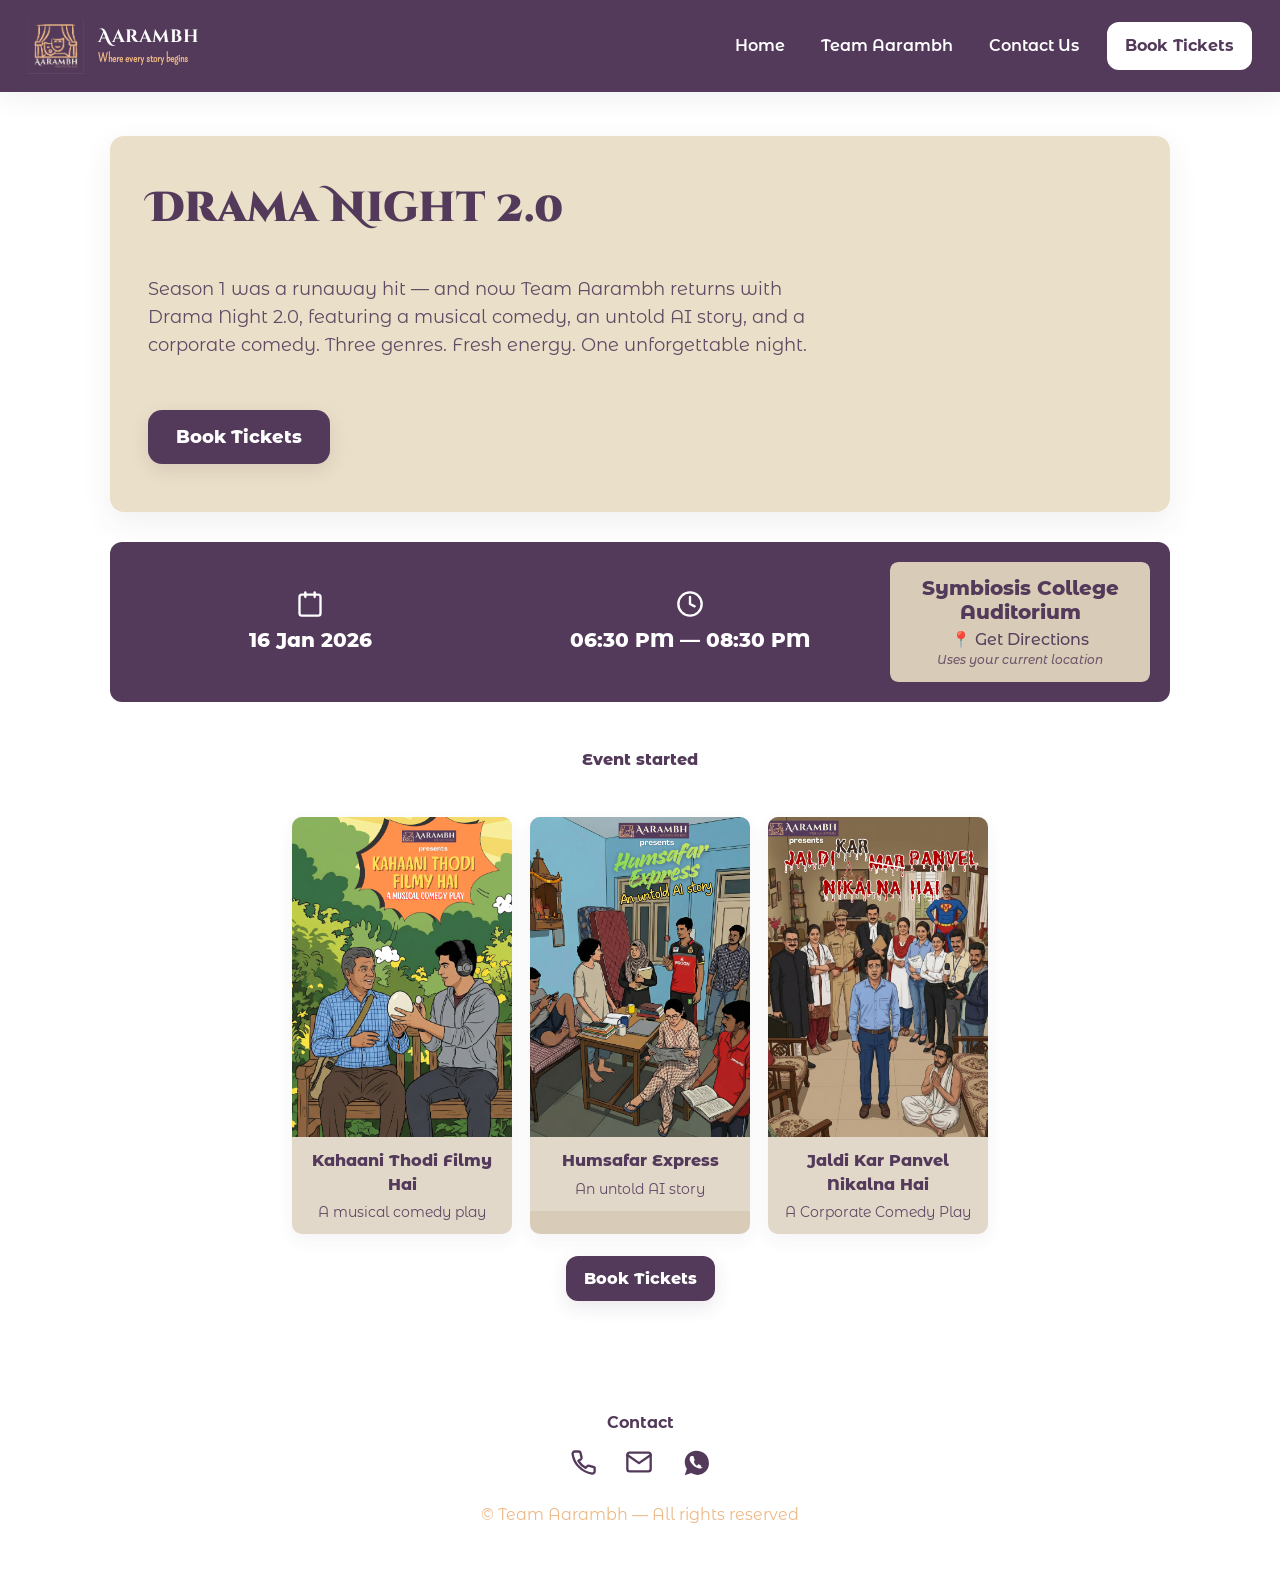
==== index.html @ 8b45a7cd "Fix styling and refactor openDirections function" ====
<!doctype html>
<html lang="en">
<head>
  <meta charset="utf-8">
  <meta name="viewport" content="width=device-width,initial-scale=1">
  <title>Aarambh — Home</title>

  <!-- Theme colors (kept as requested) -->
  <style>
    /* FORCE FONT INHERITANCE SITE-WIDE */
    *, *::before, *::after{font-family:inherit !important;}

    :root{
      --accent:#533A5A;   /* Header + Primary Branding */
      --muted:#EEB885;    /* Subheadings */
      --bg:#FFFFFF;       /* Background */
      --card:#EADFC8;     /* Card Background */
      --text:#533A5A;     /* Standard Text */
      --glass: rgba(255,255,255,0.6);
    }

    /* Reset & base */
    *{box-sizing:border-box}
    html,body{
      margin:0;
      font-family:'Montserrat Alternates', sans-serif !important;
      background:var(--bg);
      color:var(--text);
      -webkit-font-smoothing:antialiased;
      -moz-osx-font-smoothing:grayscale;
      line-height:1.45;
    }

    /* Typography system (forced) */
    body{
      margin:0;
      font-family: 'Montserrat Alternates', sans-serif;
      background:var(--bg);
      color:var(--text);
      -webkit-font-smoothing:antialiased;
      -moz-osx-font-smoothing:grayscale;
      line-height:1.45;
    }

    /* Headings use Cinzel Decorative */
    h1,h2,h3,.hero-title,.lead-copy h2{
      font-family:'Cinzel Decorative', serif !important;
      margin:0;
      color:var(--accent);
    }

    /* Subtitles & small labels use Pompiere */
    .secondary{ font-family:'Pompiere', cursive !important; letter-spacing:0.4px; color:var(--muted); }

    /* Header */
    header{
      display:flex;
      justify-content:space-between;
      align-items:center;
      padding:18px 28px;
      background:var(--accent);
      color:var(--bg);
      position:sticky;
      top:0;
      z-index:50;
      box-shadow:0 6px 24px rgba(83,58,90,0.08);
    }
    .brand{display:flex;align-items:center;gap:14px}
    .brand img{height:56px;display:block}
    .brand h1{font-size:18px;margin:0;color:var(--bg);letter-spacing:0.6px;font-family:'Cinzel Decorative', serif !important;}
    nav{display:flex;gap:20px;align-items:center}
    nav a{color:var(--bg);text-decoration:none;font-weight:600;padding:6px 8px;border-radius:8px;font-family:inherit}
    nav a:hover{background:var(--glass);color:var(--bg)}

    /* Button system */
    .btn-primary{
      background:var(--accent);
      color:var(--bg);
      padding:11px 18px;
      border-radius:12px;
      font-weight:800;
      text-decoration:none;
      display:inline-flex;
      align-items:center;
      gap:8px;
      box-shadow:0 6px 18px rgba(83,58,90,0.12);
      transition:transform .12s ease,box-shadow .12s ease,opacity .12s ease;
      font-family: 'Montserrat Alternates', sans-serif;
    }
    .btn-primary:hover{transform:translateY(-2px);box-shadow:0 10px 24px rgba(83,58,90,0.16);opacity:0.98}

    .btn-secondary{
      background:transparent;
      color:var(--accent);
      padding:10px 16px;
      border-radius:12px;
      font-weight:700;
      text-decoration:none;
      border:2px solid transparent;
      transition:background .15s ease,color .15s ease,border-color .15s ease;
      font-family: 'Montserrat Alternates', sans-serif;
    }
    .btn-secondary:hover{background:var(--muted);color:var(--text);border-color:var(--accent)}

    /* Primary container */
    .wrap{max-width:1100px;margin:44px auto;padding:0 20px}

    /* Hero / Lead card */
    .lead-card{
      display:grid;
      grid-template-columns:1fr 360px;
      gap:28px;
      align-items:center;
      background:var(--card);
      border-radius:14px;
      padding:28px;
      box-shadow:0 10px 30px rgba(83,58,90,0.08);
    }
    .lead-copy h2{margin:0 0 10px 0;font-size:28px;color:var(--accent);}
    .lead-copy p{margin:0 0 18px;color:var(--text);opacity:0.95;font-family:'Montserrat Alternates', sans-serif !important;}
    .lead-cta{display:flex;gap:12px;align-items:center}

    .secondary{font-size:15px;color:var(--muted);font-weight:700;}

    /* Poster area */
    .poster-grid{display:flex;gap:18px;flex-wrap:wrap;justify-content:center;margin-top:20px}
    .poster-card{width:220px;border-radius:10px;background:#d8cbb7;overflow:hidden;box-shadow:0 6px 18px rgba(83,58,90,0.06);display:flex;flex-direction:column}
    .poster-thumb{height:320px;display:flex;align-items:center;justify-content:center;font-weight:700;color:var(--text);font-family:'Montserrat Alternates', sans-serif}
    .poster-meta{padding:12px;text-align:center;background:rgba(255,255,255,0.25)}
    .poster-meta .title{font-weight:800;color:var(--accent);font-family:'Cinzel Decorative', serif}
    .poster-meta .sub{ color:var(--text); opacity:0.9; font-size:14px; margin-top:6px; font-family:'Montserrat Alternates', sans-serif !important; }

    /* Centered Book button below posters */
    .book-row{display:flex;justify-content:center;margin-top:22px}

    /* Contact + footer */
    footer{margin-top:40px;padding:26px 20px;text-align:center;color:var(--muted)}

    /* Responsive */
    @media (max-width:920px){
      .lead-card{grid-template-columns:1fr}
      .lead-copy h2{font-size:22px}
    }
    @media (max-width:520px){
      header{padding:12px 16px}
      .brand img{height:48px}
      .wrap{margin:20px auto}
      .poster-card{width:46%}
    }
    /* Mobile-only center alignment for hero title */
    @media(max-width:520px){
      .hero-title{ text-align:center; width:100%; }
    }
    .nav-toggle{display:none;background:transparent;border:0;color:var(--bg);font-size:20px;padding:8px;border-radius:8px}
    @media(max-width:720px){
      nav{position:fixed;right:0;top:64px;background:var(--accent);width:260px;height:calc(100% - 64px);flex-direction:column;align-items:flex-start;padding:20px;gap:14px;transform:translateX(100%);transition:transform .25s ease;z-index:60}
      nav.open{transform:translateX(0)}
      nav a{width:100%;padding:10px 12px;border-radius:8px}
      .nav-toggle{display:inline-flex}
      header{padding:12px 16px}
      .lead-card.minimalist-hero{padding:28px}
      .lead-copy h2{font-size:28px}
      .lead-copy p{font-size:16px}
      .poster-card{width:48%}
      .poster-thumb{height:220px}
      .countdown-box{background:var(--accent);border-radius:10px;padding:8px 6px;box-shadow:0 4px 12px rgba(83,58,90,0.10);width:60px;}
      .countdown-box div:first-child{font-size:18px;font-weight:800;color:var(--bg);}
    }

    nav a, .brand h1, .lead-copy p, .poster-thumb, footer, .btn-primary, .btn-secondary, .countdown-container {
      font-family: 'Montserrat Alternates', sans-serif !important;
    }
  </style>

  <!-- Google Fonts -->
  <link href="https://fonts.googleapis.com/css2?family=Montserrat+Alternates:wght@300;400;600;700&family=Pompiere&family=Cinzel+Decorative:wght@400;700&display=swap" rel="stylesheet">
</head>
<body>

  <!-- HEADER -->
  <header>
    <div class="brand">
      <img src="AarambhLogo2.png" alt="Aarambh logo">
      <div>
        <h1 style="font-family:'Cinzel Decorative', serif !important;margin:0;">Aarambh</h1>
        <div style="font-size:12px;color:var(--muted);font-weight:700;font-family:'Pompiere',cursive !important">Where every story begins</div>
      </div>
    </div>
    <button class="nav-toggle" aria-label="Open menu" aria-expanded="false">☰</button>
    <nav aria-label="Primary navigation">
      <a href="index.html">Home</a>
      <a href="team.html" target="_blank">Team Aarambh</a>
      <a href="contact.html">Contact Us</a>
      <a class="btn-secondary" href="select-seats.html" style="background:var(--bg);color:var(--accent);border-color:var(--bg);">Book Tickets</a>
    </nav>
  </header>

  <main class="wrap">
    <!-- Lead / hero card -->
    <section class="lead-card minimalist-hero" style="display:flex;flex-direction:column;align-items:flex-start;justify-content:center;background:var(--card);padding:48px 38px;border-radius:14px;box-shadow:0 10px 30px rgba(83,58,90,0.08);text-align:left;">
      <h2 class="hero-title" style="font-size:42px;font-weight:900;margin-bottom:14px;color:var(--accent);line-height:1.2;font-family:'Cinzel Decorative', serif;">Drama Night 2.0</h2>
      <p class="hero-sub" style="font-family:'Montserrat Alternates', sans-serif !important;font-size:18px;line-height:1.55;opacity:0.9;max-width:700px;margin:0 0 22px;">
        Season 1 was a runaway hit — and now Team Aarambh returns with Drama Night 2.0, featuring a musical comedy,
        an untold AI story, and a corporate comedy. Three genres. Fresh energy. One unforgettable night.
      </p>
      <a class="btn-primary" href="select-seats.html" style="font-size:18px;padding:14px 28px;border-radius:14px;align-self:flex-start;">Book Tickets</a>
    </section>

    <!-- Full-Width Event Details Bar -->
    <section style="width:100%;background:var(--accent);color:var(--bg);padding:20px 0;margin:30px 0;border-radius:12px;">
      <div style="max-width:1100px;margin:auto;display:flex;justify-content:space-between;align-items:center;flex-wrap:wrap;padding:0 20px;gap:20px;">

        <!-- DATE -->
        <div style="flex:1;min-width:220px;text-align:center;">
          <div style="display:flex;flex-direction:column;align-items:center;gap:8px">
            <svg width="28" height="28" viewBox="0 0 24 24" fill="none" stroke="var(--bg)" stroke-width="2" stroke-linecap="round" stroke-linejoin="round"><rect x="3" y="4" width="18" height="18" rx="2" ry="2"/><line x1="16" y1="2" x2="16" y2="6"/><line x1="8" y1="2" x2="8" y2="6"/></svg>
            <div style="font-size:20px;font-weight:800;font-family:'Montserrat Alternates', sans-serif !important;">16 Jan 2026</div>
          </div>
        </div>

        <!-- TIME -->
        <div style="flex:1;min-width:220px;text-align:center;">
          <div style="display:flex;flex-direction:column;align-items:center;gap:8px">
            <svg width="28" height="28" viewBox="0 0 24 24" fill="none" stroke="var(--bg)" stroke-width="2" stroke-linecap="round" stroke-linejoin="round"><circle cx="12" cy="12" r="10"/><polyline points="12 6 12 12 16 14"/></svg>
            <div style="font-size:20px;font-weight:800;font-family:'Montserrat Alternates', sans-serif !important;">06:30 PM — 08:30 PM</div>
          </div>
        </div>

        <!-- VENUE + MAP -->
       <div style="position:relative;width:100%;max-width:260px;border-radius:8px;overflow:hidden;margin:0 auto;">
  <button
    onclick="openDirections()"
    aria-label="Get directions to venue"
    style="
      width:100%;
      height:120px;
      background:#d8cbb7;
      border:none;
      border-radius:8px;
      display:flex;
      align-items:center;
      justify-content:center;
      flex-direction:column;
      gap:6px;
      cursor:pointer;
      color:var(--accent);
      font-weight:700;
    ">
     <div style="font-size:20px;font-weight:800;font-family:'Montserrat Alternates', sans-serif !important;">Symbiosis College Auditorium</div>
    <span style="font-size:16px;font-weight:500;opacity:0.95">
    📍 Get Directions <br>
    <span style="font-size:12px;font-weight:500;opacity:0.85">
     <i> Uses your current location </i>
    </span>
  </button>
</div>

    </section>

    <!-- Center-Aligned Countdown Timer -->
    <div style="text-align:center;margin:40px 0;">
      <style>
        /* Larger, site-appropriate countdown */
        .countdown-container{font-family:'Montserrat Alternates',sans-serif;text-align:center;padding:6px;}
        .countdown-boxes{display:flex;justify-content:center;flex-wrap:wrap;gap:18px;align-items:center;}
        .countdown-box{background:var(--accent);border-radius:12px;padding:14px 10px;box-shadow:0 6px 18px rgba(83,58,90,0.12);width:90px;}
        .countdown-box div:first-child{font-size:28px;font-weight:800;color:var(--bg);line-height:1}
        .countdown-box div:last-child{font-size:10px;color:var(--bg);}

        @media (max-width:920px){ .countdown-box{width:78px;padding:12px} .countdown-box div:first-child{font-size:24px} }
        @media (max-width:520px){ .countdown-box{width:64px;padding:10px} .countdown-box div:first-child{font-size:18px} .countdown-box div:last-child{font-size:11px} .countdown-boxes{gap:10px} }
      </style>

      <div id="countdown" class="countdown-container" aria-live="polite" aria-atomic="true">
        <div class="countdown-boxes">
          <div class="countdown-box"><div id="days">00</div><div>Days</div></div>
          <div class="countdown-box"><div id="hours">00</div><div>Hours</div></div>
          <div class="countdown-box"><div id="minutes">00</div><div>Minutes</div></div>
          <div class="countdown-box"><div id="seconds">00</div><div>Seconds</div></div>
        </div>
      </div>

      <script>
        // Countdown script (Asia/Kolkata assumed). Target: 16 Jan 2026 18:30 local
        (function(){
          var target = new Date('2026-01-16T18:30:00');
          function pad(n){return n<10? '0'+n : n}
          function update(){
            var now = new Date();
            var diff = target - now;
            var el = document.getElementById('countdown');
            if(!el) return;
            if(diff <= 0){
              el.innerHTML = '<div style="color:'+getComputedStyle(document.documentElement).getPropertyValue('--accent')+';font-weight:800">Event started</div>';
              clearInterval(timer);
              return;
            }
            var days = Math.floor(diff / (1000*60*60*24));
            var hours = Math.floor((diff % (1000*60*60*24)) / (1000*60*60));
            var minutes = Math.floor((diff % (1000*60*60)) / (1000*60));
            var seconds = Math.floor((diff % (1000*60)) / 1000);
            document.getElementById('days').textContent = String(days).padStart(2,'0');
            document.getElementById('hours').textContent = pad(hours);
            document.getElementById('minutes').textContent = pad(minutes);
            document.getElementById('seconds').textContent = pad(seconds);
          }
          update();
          var timer = setInterval(update,1000);
        })();
      </script>
    </div>

    <!-- Posters grid, Book button -->
    <section aria-label="Posters" style="margin:30px auto;max-width:1100px;padding:0 20px">
      <div class="poster-grid">
        <div class="poster-card">
          <div class="poster-thumb" style="padding:0;overflow:hidden;"><img src="KTFH.png" alt="Kahaani Thodi Filmy Hai Poster" style="width:100%;height:100%;object-fit:cover;"></div>
          <div class="poster-meta"><div class="title">Kahaani Thodi Filmy Hai</div><div class="sub">A musical comedy play</div></div>
        </div>

        <div class="poster-card">
          <div class="poster-thumb" style="padding:0;overflow:hidden;"><img src="Humsafar Express.png" alt="Humsafar Express Poster" style="width:100%;height:100%;object-fit:cover;"></div>
          <div class="poster-meta"><div class="title">Humsafar Express</div><div class="sub">An untold AI story</div></div>
        </div>

        <div class="poster-card">
          <div class="poster-thumb" style="padding:0;overflow:hidden;"><img src="JKPNH.jpg" alt="Jaldi Kar Panvel Nikalna Hai Poster" style="width:100%;height:100%;object-fit:cover;"></div>
          <div class="poster-meta"><div class="title">Jaldi Kar Panvel Nikalna Hai</div><div class="sub">A Corporate Comedy Play</div></div>
        </div>
      </div>

      <div class="book-row" style="margin-top:22px"><a class="btn-primary" href="select-seats.html">Book Tickets</a></div>
    </section>

  </main>

  <!-- Contact + Footer -->
  <footer id="contact">
    <div style="max-width:900px;margin:20px auto;padding:20px;text-align:center">
      <div style="margin-bottom:14px;font-weight:700;color:var(--accent)">Contact</div>

      <div style="display:flex;justify-content:center;gap:28px;margin-bottom:18px;">
        <!-- PHONE -->
        <a href="tel:+917700046566" aria-label="Call +91 77000 46566" style="text-decoration:none;color:var(--accent);">
          <svg width="28" height="28" viewBox="0 0 24 24" fill="none" stroke="var(--accent)" stroke-width="2" stroke-linecap="round" stroke-linejoin="round"><path d="M22 16.92v3a2 2 0 0 1-2.18 2A19.8 19.8 0 0 1 3.1 5.18 2 2 0 0 1 5 3h3a2 2 0 0 1 2 1.72 12.4 12.4 0 0 0 .7 2.81 2 2 0 0 1-.45 2.11L8.09 11a16 16 0 0 0 6 6l1.36-1.18a2 2 0 0 1 2.11-.45 12.4 12.4 0 0 0 2.81.7A2 2 0 0 1 22 16.92z"/></svg>
        </a>

        <!-- EMAIL -->
        <a href="mailto:tickets.aarambh@gmail.com" aria-label="Email tickets.aarambh@gmail.com" style="text-decoration:none;color:var(--accent);">
          <svg width="28" height="28" viewBox="0 0 24 24" fill="none" stroke="var(--accent)" stroke-width="2" stroke-linecap="round" stroke-linejoin="round"><path d="M4 4h16a2 2 0 0 1 2 2v12a2 2 0 0 1-2 2H4a2 2 0 0 1-2-2V6a2 2 0 0 1 2-2z"/><polyline points="22,6 12,13 2,6"/></svg>
        </a>

        <!-- WHATSAPP -->
        <a href="https://wa.me/917700046566" target="_blank" aria-label="Chat on WhatsApp" style="text-decoration:none;color:var(--accent);">
          <svg width="30" height="30" viewBox="0 0 32 32" fill="var(--accent)"><path d="M16.04 3C9.4 3 4 8.4 4 15.04c0 2.64.84 5.12 2.28 7.16L4 29l7.04-2.28c1.96 1.24 4.28 1.96 6.72 1.96 6.64 0 12.04-5.4 12.04-12.04C29.8 8.4 24.4 3 16.04 3zm7.16 17.2c-.28.84-1.64 1.56-2.28 1.64-.6.12-1.36.16-2.2-.12-.52-.16-1.2-.4-2.04-.8-3.56-1.6-5.88-5.24-6.04-5.48-.2-.28-1.44-1.92-1.44-3.64 0-1.72.92-2.56 1.28-2.92.28-.28.76-.4 1.2-.4h.84c.28 0 .64-.08.96.72.28.84.92 2.92 1 3.12.08.2.12.44.04.72-.08.28-.12.44-.24.68-.12.2-.24.36-.36.56-.12.16-.24.36-.12.6.12.28.56 1.36 1.2 2.2.84 1.16 1.52 1.52 1.8 1.68.28.16.44.12.6-.08.16-.2.68-.8.84-1.08.2-.28.36-.24.6-.16.28.08 1.72.84 2 1 .28.12.48.16.56.24.12.08.12.88-.16 1.72z"/></svg>
        </a>
      </div>

      <div style="margin-top:6px;color:var(--muted)">© Team Aarambh — All rights reserved</div>
    </div>
  </footer>

  <script>
    // Mobile nav toggle
    (function(){
      var btn = document.querySelector('.nav-toggle');
      var nav = document.querySelector('header nav');
      if(!btn || !nav) return;
      btn.addEventListener('click', function(){
        var open = nav.classList.toggle('open');
        btn.setAttribute('aria-expanded', open ? 'true' : 'false');
      });
      // close nav on link click (mobile)
      nav.addEventListener('click', function(e){
        if(e.target.tagName === 'A' && nav.classList.contains('open')){
          nav.classList.remove('open');
          btn.setAttribute('aria-expanded','false');
        }
      });
      // ensure nav visible on resize
      window.addEventListener('resize', function(){
        if(window.innerWidth > 720){ nav.classList.remove('open'); btn.setAttribute('aria-expanded','false'); }
      });
    })();
  </script>
  <script>
function openDirections() {
  const venueLat = 18.565917;
  const venueLng = 73.907444; // Symbiosis College Auditorium

  if (!navigator.geolocation) {
    window.open(
      `https://www.google.com/maps/dir/?api=1&destination=${venueLat},${venueLng}`,
      "_blank"
    );
    return;
  }

  navigator.geolocation.getCurrentPosition(
    position => {
      const userLat = position.coords.latitude;
      const userLng = position.coords.longitude;

      const directionsUrl =
        `https://www.google.com/maps/dir/?api=1` +
        `&origin=${userLat},${userLng}` +
        `&destination=${venueLat},${venueLng}` +
        `&travelmode=driving`;

      window.open(directionsUrl, "_blank");
    },
    () => {
      window.open(
        `https://www.google.com/maps/dir/?api=1&destination=${venueLat},${venueLng}`,
        "_blank"
      );
    },
    {
      enableHighAccuracy: true,
      timeout: 8000,
      maximumAge: 0
    }
  );
}
</script>
  </body>
</html>
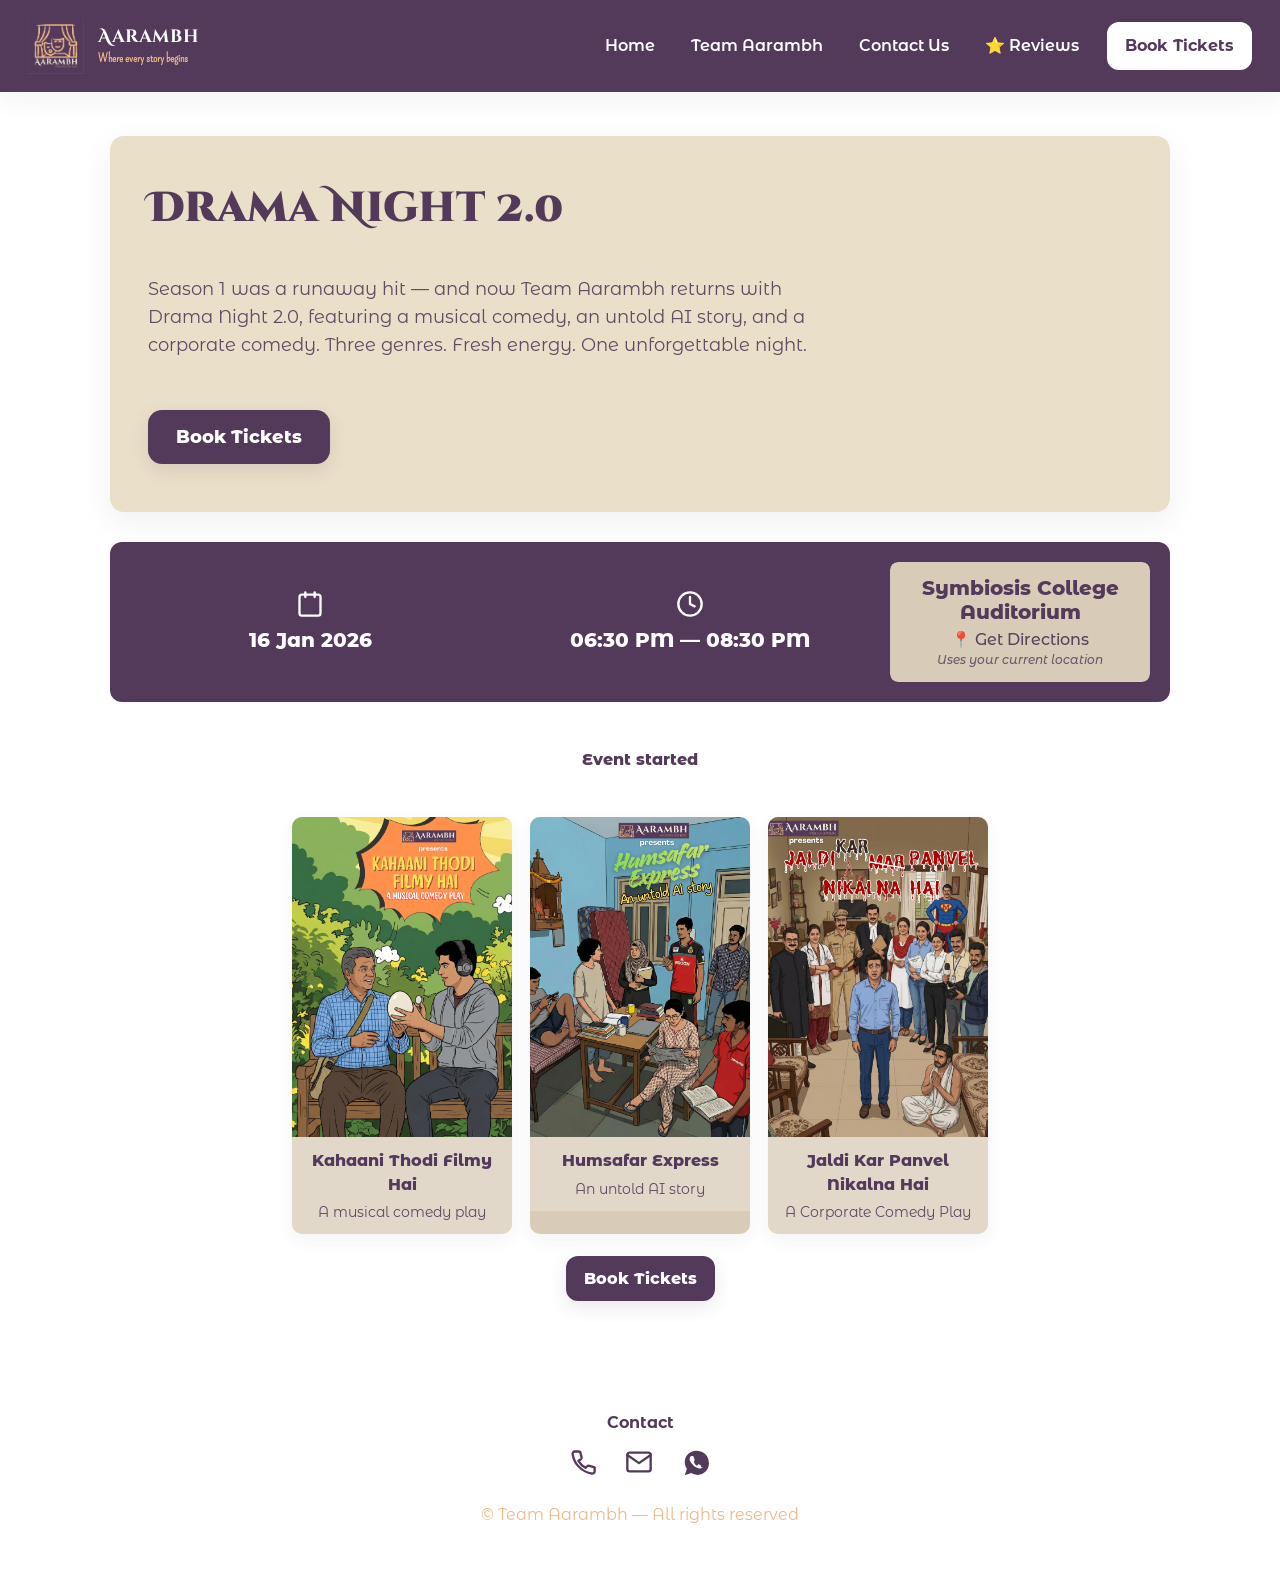
==== commit 47cfeb8d: "Add reviews link to navigation menu" ====
--- a/index.html
+++ b/index.html
@@ -191,6 +191,7 @@
       <a href="index.html">Home</a>
       <a href="team.html" target="_blank">Team Aarambh</a>
       <a href="contact.html">Contact Us</a>
+      <a href="reviews.html">⭐ Reviews</a>
       <a class="btn-secondary" href="select-seats.html" style="background:var(--bg);color:var(--accent);border-color:var(--bg);">Book Tickets</a>
     </nav>
   </header>
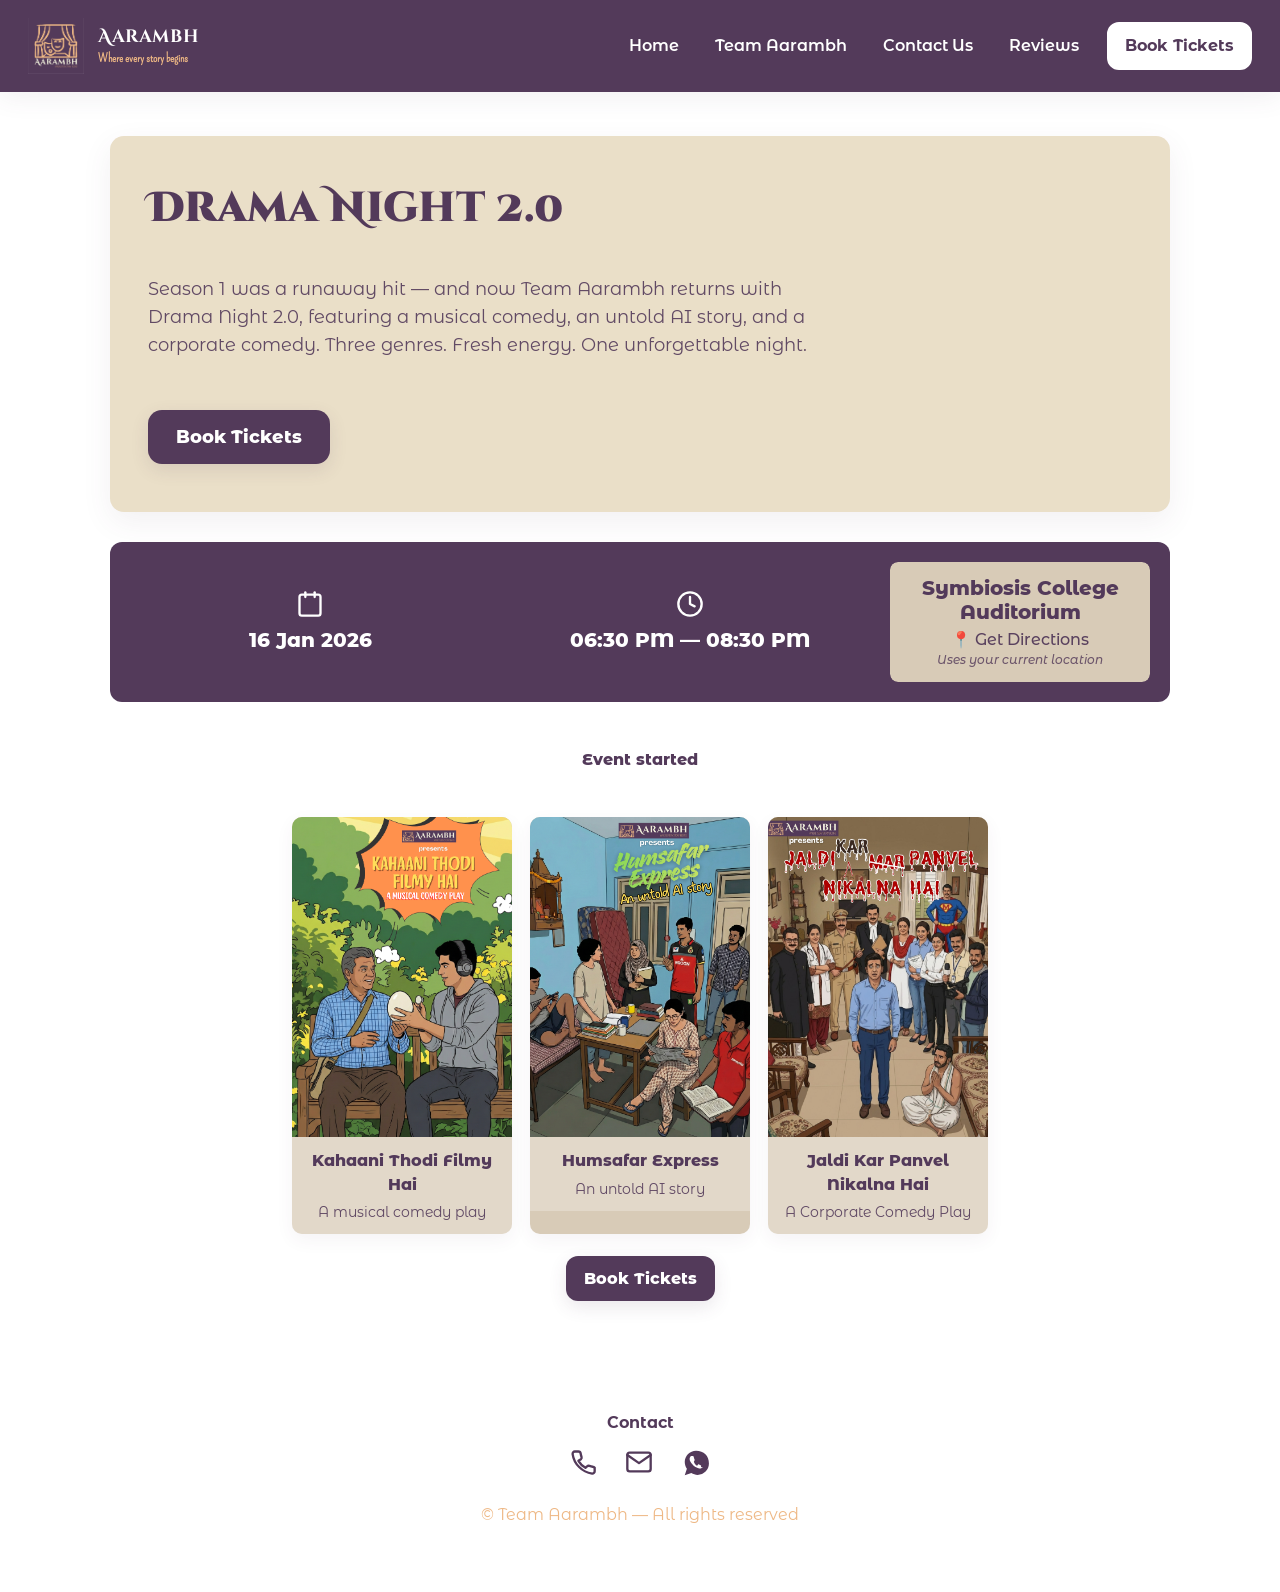
==== commit 219d3fda: "Update index.html" ====
--- a/index.html
+++ b/index.html
@@ -191,7 +191,7 @@
       <a href="index.html">Home</a>
       <a href="team.html" target="_blank">Team Aarambh</a>
       <a href="contact.html">Contact Us</a>
-      <a href="reviews.html">⭐ Reviews</a>
+      <a href="reviews.html">Reviews</a>
       <a class="btn-secondary" href="select-seats.html" style="background:var(--bg);color:var(--accent);border-color:var(--bg);">Book Tickets</a>
     </nav>
   </header>
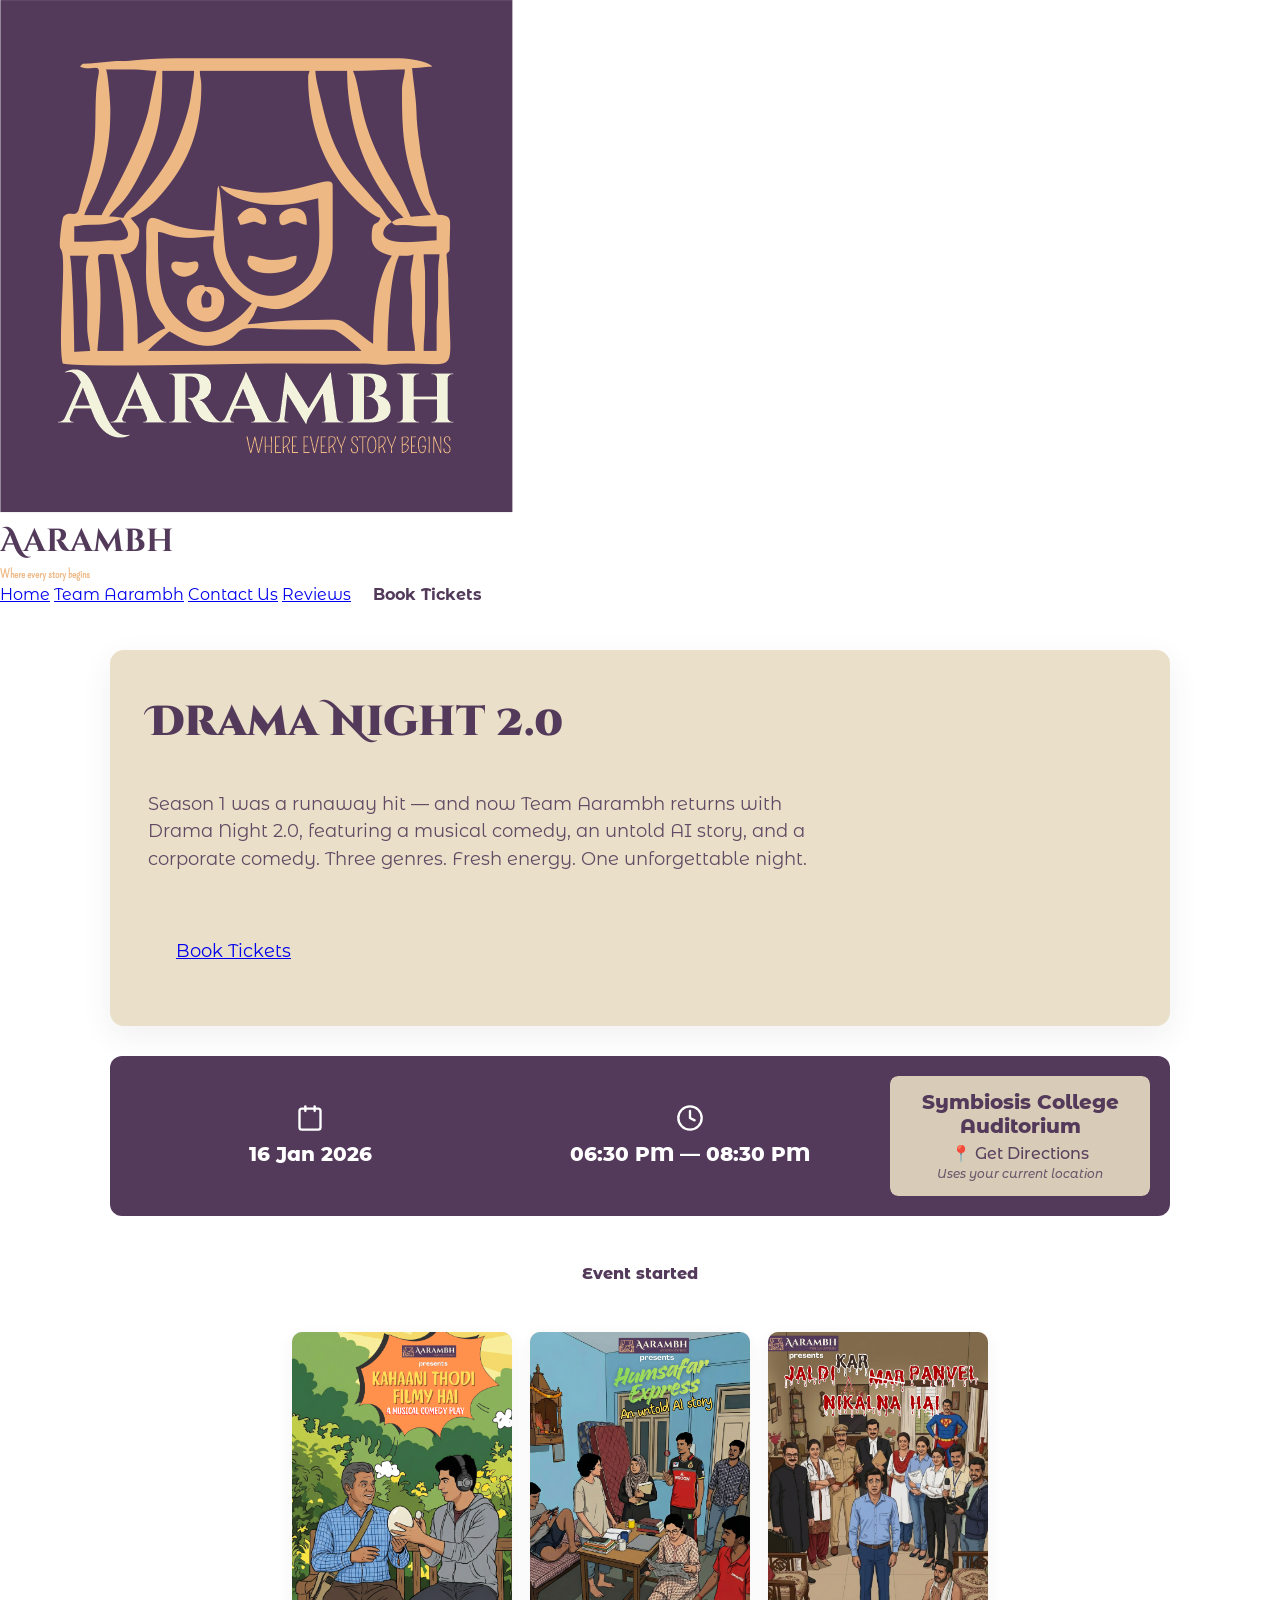
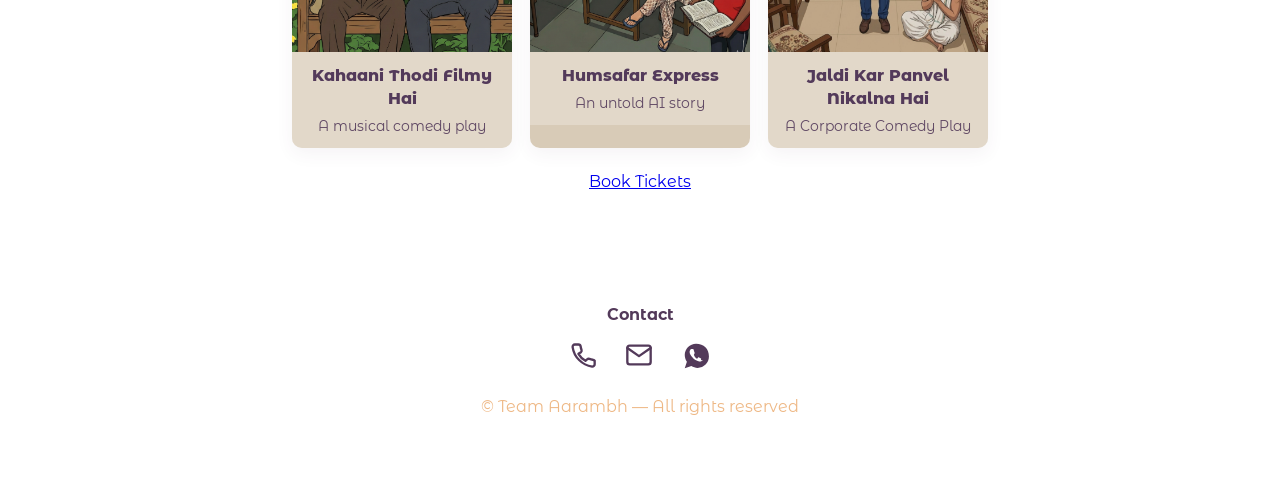
==== commit 51d0a5ea: "Update index.html" ====
--- a/index.html
+++ b/index.html
@@ -53,25 +53,33 @@
     .secondary{ font-family:'Pompiere', cursive !important; letter-spacing:0.4px; color:var(--muted); }
 
     /* Header */
-    header{
-      display:flex;
-      justify-content:space-between;
-      align-items:center;
-      padding:18px 28px;
-      background:var(--accent);
-      color:var(--bg);
-      position:sticky;
-      top:0;
-      z-index:50;
-      box-shadow:0 6px 24px rgba(83,58,90,0.08);
-    }
-    .brand{display:flex;align-items:center;gap:14px}
-    .brand img{height:56px;display:block}
-    .brand h1{font-size:18px;margin:0;color:var(--bg);letter-spacing:0.6px;font-family:'Cinzel Decorative', serif !important;}
-    nav{display:flex;gap:20px;align-items:center}
-    nav a{color:var(--bg);text-decoration:none;font-weight:600;padding:6px 8px;border-radius:8px;font-family:inherit}
-    nav a:hover{background:var(--glass);color:var(--bg)}
-
+    <header>
+  <a href="index.html" class="brand" style="text-decoration:none;">
+    <img src="AarambhLogo2.png" alt="Aarambh logo">
+    <div>
+      <h1 style="font-family:'Cinzel Decorative', serif !important;margin:0;color:var(--bg);">
+        Aarambh
+      </h1>
+      <div style="font-size:12px;color:var(--muted);font-weight:700;font-family:'Pompiere',cursive !important">
+        Where every story begins
+      </div>
+    </div>
+  </a>
+
+  <button class="nav-toggle" aria-label="Open menu" aria-expanded="false">☰</button>
+
+  <nav aria-label="Primary navigation">
+    <a href="index.html">Home</a>
+    <a href="team.html" target="_blank">Team Aarambh</a>
+    <a href="contact.html">Contact Us</a>
+    <a href="reviews.html">Reviews</a>
+    <a class="btn-secondary"
+       href="select-seats.html"
+       style="background:var(--bg);color:var(--accent);border-color:var(--bg);">
+      Book Tickets
+    </a>
+  </nav>
+</header>
     /* Button system */
     .btn-primary{
       background:var(--accent);
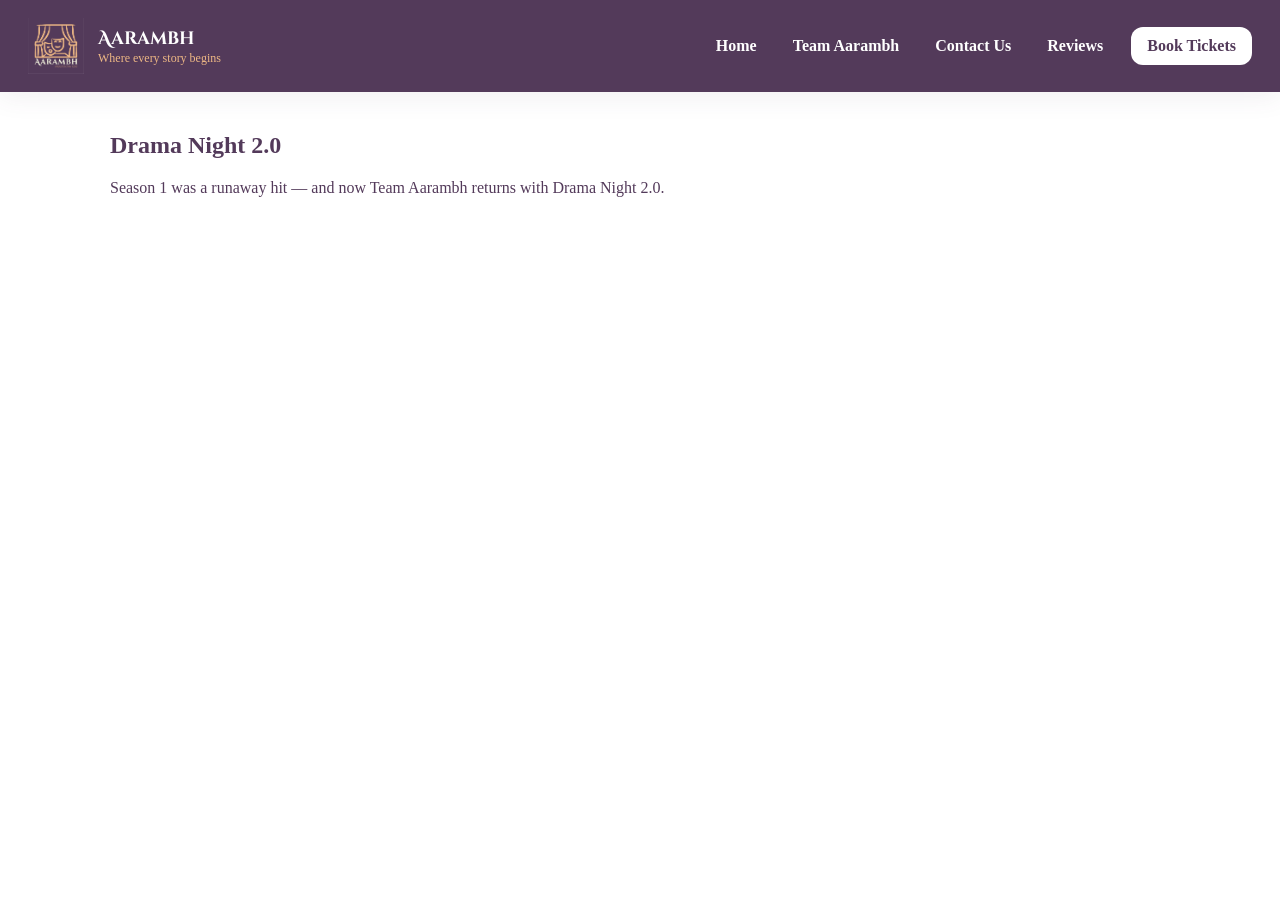
==== commit 533246ee: "Update index.html" ====
--- a/index.html
+++ b/index.html
@@ -5,432 +5,144 @@
   <meta name="viewport" content="width=device-width,initial-scale=1">
   <title>Aarambh — Home</title>
 
-  <!-- Theme colors (kept as requested) -->
+  <!-- Google Fonts -->
+  <link href="https://fonts.googleapis.com/css2?family=Montserrat+Alternates:wght@300;400;600;700&family=Pompiere&family=Cinzel+Decorative:wght@400;700&display=swap" rel="stylesheet">
+
   <style>
-    /* FORCE FONT INHERITANCE SITE-WIDE */
-    *, *::before, *::after{font-family:inherit !important;}
+    *, *::before, *::after{box-sizing:border-box;font-family:inherit!important}
 
     :root{
-      --accent:#533A5A;   /* Header + Primary Branding */
-      --muted:#EEB885;    /* Subheadings */
-      --bg:#FFFFFF;       /* Background */
-      --card:#EADFC8;     /* Card Background */
-      --text:#533A5A;     /* Standard Text */
+      --accent:#533A5A;
+      --muted:#EEB885;
+      --bg:#FFFFFF;
+      --card:#EADFC8;
+      --text:#533A5A;
       --glass: rgba(255,255,255,0.6);
     }
 
-    /* Reset & base */
-    *{box-sizing:border-box}
     html,body{
       margin:0;
-      font-family:'Montserrat Alternates', sans-serif !important;
+      font-family:'Montserrat Alternates',sans-serif;
       background:var(--bg);
       color:var(--text);
-      -webkit-font-smoothing:antialiased;
-      -moz-osx-font-smoothing:grayscale;
-      line-height:1.45;
     }
 
-    /* Typography system (forced) */
-    body{
-      margin:0;
-      font-family: 'Montserrat Alternates', sans-serif;
-      background:var(--bg);
-      color:var(--text);
-      -webkit-font-smoothing:antialiased;
-      -moz-osx-font-smoothing:grayscale;
-      line-height:1.45;
+    /* HEADER */
+    header{
+      display:flex;
+      justify-content:space-between;
+      align-items:center;
+      padding:18px 28px;
+      background:var(--accent);
+      color:var(--bg);
+      position:sticky;
+      top:0;
+      z-index:50;
+      box-shadow:0 6px 24px rgba(83,58,90,.08);
     }
 
-    /* Headings use Cinzel Decorative */
-    h1,h2,h3,.hero-title,.lead-copy h2{
-      font-family:'Cinzel Decorative', serif !important;
-      margin:0;
+    /* ✅ FIXED BRAND */
+    .brand{
+      display:flex;
+      align-items:center;
+      gap:14px;
+      text-decoration:none;
+      color:inherit;
+    }
+    .brand img{height:56px;display:block}
+    .brand h1{font-size:18px;margin:0;color:var(--bg);font-family:'Cinzel Decorative',serif!important}
+
+    nav{display:flex;gap:20px;align-items:center}
+    nav a{
+      color:var(--bg);
+      text-decoration:none;
+      font-weight:600;
+      padding:6px 8px;
+      border-radius:8px;
+    }
+    nav a:hover{background:var(--glass)}
+
+    .btn-secondary{
+      background:var(--bg);
       color:var(--accent);
+      padding:10px 16px;
+      border-radius:12px;
+      font-weight:700;
+      text-decoration:none;
     }
 
-    /* Subtitles & small labels use Pompiere */
-    .secondary{ font-family:'Pompiere', cursive !important; letter-spacing:0.4px; color:var(--muted); }
+    .nav-toggle{
+      display:none;
+      background:none;
+      border:0;
+      color:var(--bg);
+      font-size:20px;
+    }
 
-    /* Header */
-    <header>
-  <a href="index.html" class="brand" style="text-decoration:none;">
+    @media(max-width:720px){
+      .nav-toggle{display:block}
+      nav{
+        position:fixed;
+        right:0;
+        top:64px;
+        background:var(--accent);
+        width:260px;
+        height:calc(100% - 64px);
+        flex-direction:column;
+        padding:20px;
+        transform:translateX(100%);
+        transition:.25s ease;
+      }
+      nav.open{transform:translateX(0)}
+    }
+
+    .wrap{max-width:1100px;margin:40px auto;padding:0 20px}
+  </style>
+</head>
+
+<body>
+
+<!-- HEADER -->
+<header>
+  <!-- ✅ CLICKABLE LOGO -->
+  <a href="index.html" class="brand">
     <img src="AarambhLogo2.png" alt="Aarambh logo">
     <div>
-      <h1 style="font-family:'Cinzel Decorative', serif !important;margin:0;color:var(--bg);">
-        Aarambh
-      </h1>
-      <div style="font-size:12px;color:var(--muted);font-weight:700;font-family:'Pompiere',cursive !important">
+      <h1>Aarambh</h1>
+      <div style="font-size:12px;color:var(--muted);font-family:'Pompiere',cursive">
         Where every story begins
       </div>
     </div>
   </a>
 
-  <button class="nav-toggle" aria-label="Open menu" aria-expanded="false">☰</button>
+  <button class="nav-toggle" aria-label="Open menu">☰</button>
 
-  <nav aria-label="Primary navigation">
+  <!-- ✅ NAV (REVIEWS VISIBLE) -->
+  <nav>
     <a href="index.html">Home</a>
     <a href="team.html" target="_blank">Team Aarambh</a>
     <a href="contact.html">Contact Us</a>
     <a href="reviews.html">Reviews</a>
-    <a class="btn-secondary"
-       href="select-seats.html"
-       style="background:var(--bg);color:var(--accent);border-color:var(--bg);">
-      Book Tickets
-    </a>
+    <a class="btn-secondary" href="select-seats.html">Book Tickets</a>
   </nav>
 </header>
-    /* Button system */
-    .btn-primary{
-      background:var(--accent);
-      color:var(--bg);
-      padding:11px 18px;
-      border-radius:12px;
-      font-weight:800;
-      text-decoration:none;
-      display:inline-flex;
-      align-items:center;
-      gap:8px;
-      box-shadow:0 6px 18px rgba(83,58,90,0.12);
-      transition:transform .12s ease,box-shadow .12s ease,opacity .12s ease;
-      font-family: 'Montserrat Alternates', sans-serif;
-    }
-    .btn-primary:hover{transform:translateY(-2px);box-shadow:0 10px 24px rgba(83,58,90,0.16);opacity:0.98}
 
-    .btn-secondary{
-      background:transparent;
-      color:var(--accent);
-      padding:10px 16px;
-      border-radius:12px;
-      font-weight:700;
-      text-decoration:none;
-      border:2px solid transparent;
-      transition:background .15s ease,color .15s ease,border-color .15s ease;
-      font-family: 'Montserrat Alternates', sans-serif;
-    }
-    .btn-secondary:hover{background:var(--muted);color:var(--text);border-color:var(--accent)}
+<!-- PAGE CONTENT -->
+<main class="wrap">
+  <h2 style="font-family:'Cinzel Decorative',serif">Drama Night 2.0</h2>
+  <p>
+    Season 1 was a runaway hit — and now Team Aarambh returns with Drama Night 2.0.
+  </p>
+</main>
 
-    /* Primary container */
-    .wrap{max-width:1100px;margin:44px auto;padding:0 20px}
+<!-- MOBILE NAV SCRIPT -->
+<script>
+(function(){
+  const btn=document.querySelector('.nav-toggle');
+  const nav=document.querySelector('nav');
+  btn.onclick=()=>nav.classList.toggle('open');
+})();
+</script>
 
-    /* Hero / Lead card */
-    .lead-card{
-      display:grid;
-      grid-template-columns:1fr 360px;
-      gap:28px;
-      align-items:center;
-      background:var(--card);
-      border-radius:14px;
-      padding:28px;
-      box-shadow:0 10px 30px rgba(83,58,90,0.08);
-    }
-    .lead-copy h2{margin:0 0 10px 0;font-size:28px;color:var(--accent);}
-    .lead-copy p{margin:0 0 18px;color:var(--text);opacity:0.95;font-family:'Montserrat Alternates', sans-serif !important;}
-    .lead-cta{display:flex;gap:12px;align-items:center}
-
-    .secondary{font-size:15px;color:var(--muted);font-weight:700;}
-
-    /* Poster area */
-    .poster-grid{display:flex;gap:18px;flex-wrap:wrap;justify-content:center;margin-top:20px}
-    .poster-card{width:220px;border-radius:10px;background:#d8cbb7;overflow:hidden;box-shadow:0 6px 18px rgba(83,58,90,0.06);display:flex;flex-direction:column}
-    .poster-thumb{height:320px;display:flex;align-items:center;justify-content:center;font-weight:700;color:var(--text);font-family:'Montserrat Alternates', sans-serif}
-    .poster-meta{padding:12px;text-align:center;background:rgba(255,255,255,0.25)}
-    .poster-meta .title{font-weight:800;color:var(--accent);font-family:'Cinzel Decorative', serif}
-    .poster-meta .sub{ color:var(--text); opacity:0.9; font-size:14px; margin-top:6px; font-family:'Montserrat Alternates', sans-serif !important; }
-
-    /* Centered Book button below posters */
-    .book-row{display:flex;justify-content:center;margin-top:22px}
-
-    /* Contact + footer */
-    footer{margin-top:40px;padding:26px 20px;text-align:center;color:var(--muted)}
-
-    /* Responsive */
-    @media (max-width:920px){
-      .lead-card{grid-template-columns:1fr}
-      .lead-copy h2{font-size:22px}
-    }
-    @media (max-width:520px){
-      header{padding:12px 16px}
-      .brand img{height:48px}
-      .wrap{margin:20px auto}
-      .poster-card{width:46%}
-    }
-    /* Mobile-only center alignment for hero title */
-    @media(max-width:520px){
-      .hero-title{ text-align:center; width:100%; }
-    }
-    .nav-toggle{display:none;background:transparent;border:0;color:var(--bg);font-size:20px;padding:8px;border-radius:8px}
-    @media(max-width:720px){
-      nav{position:fixed;right:0;top:64px;background:var(--accent);width:260px;height:calc(100% - 64px);flex-direction:column;align-items:flex-start;padding:20px;gap:14px;transform:translateX(100%);transition:transform .25s ease;z-index:60}
-      nav.open{transform:translateX(0)}
-      nav a{width:100%;padding:10px 12px;border-radius:8px}
-      .nav-toggle{display:inline-flex}
-      header{padding:12px 16px}
-      .lead-card.minimalist-hero{padding:28px}
-      .lead-copy h2{font-size:28px}
-      .lead-copy p{font-size:16px}
-      .poster-card{width:48%}
-      .poster-thumb{height:220px}
-      .countdown-box{background:var(--accent);border-radius:10px;padding:8px 6px;box-shadow:0 4px 12px rgba(83,58,90,0.10);width:60px;}
-      .countdown-box div:first-child{font-size:18px;font-weight:800;color:var(--bg);}
-    }
-
-    nav a, .brand h1, .lead-copy p, .poster-thumb, footer, .btn-primary, .btn-secondary, .countdown-container {
-      font-family: 'Montserrat Alternates', sans-serif !important;
-    }
-  </style>
-
-  <!-- Google Fonts -->
-  <link href="https://fonts.googleapis.com/css2?family=Montserrat+Alternates:wght@300;400;600;700&family=Pompiere&family=Cinzel+Decorative:wght@400;700&display=swap" rel="stylesheet">
-</head>
-<body>
-
-  <!-- HEADER -->
-  <header>
-    <div class="brand">
-      <img src="AarambhLogo2.png" alt="Aarambh logo">
-      <div>
-        <h1 style="font-family:'Cinzel Decorative', serif !important;margin:0;">Aarambh</h1>
-        <div style="font-size:12px;color:var(--muted);font-weight:700;font-family:'Pompiere',cursive !important">Where every story begins</div>
-      </div>
-    </div>
-    <button class="nav-toggle" aria-label="Open menu" aria-expanded="false">☰</button>
-    <nav aria-label="Primary navigation">
-      <a href="index.html">Home</a>
-      <a href="team.html" target="_blank">Team Aarambh</a>
-      <a href="contact.html">Contact Us</a>
-      <a href="reviews.html">Reviews</a>
-      <a class="btn-secondary" href="select-seats.html" style="background:var(--bg);color:var(--accent);border-color:var(--bg);">Book Tickets</a>
-    </nav>
-  </header>
-
-  <main class="wrap">
-    <!-- Lead / hero card -->
-    <section class="lead-card minimalist-hero" style="display:flex;flex-direction:column;align-items:flex-start;justify-content:center;background:var(--card);padding:48px 38px;border-radius:14px;box-shadow:0 10px 30px rgba(83,58,90,0.08);text-align:left;">
-      <h2 class="hero-title" style="font-size:42px;font-weight:900;margin-bottom:14px;color:var(--accent);line-height:1.2;font-family:'Cinzel Decorative', serif;">Drama Night 2.0</h2>
-      <p class="hero-sub" style="font-family:'Montserrat Alternates', sans-serif !important;font-size:18px;line-height:1.55;opacity:0.9;max-width:700px;margin:0 0 22px;">
-        Season 1 was a runaway hit — and now Team Aarambh returns with Drama Night 2.0, featuring a musical comedy,
-        an untold AI story, and a corporate comedy. Three genres. Fresh energy. One unforgettable night.
-      </p>
-      <a class="btn-primary" href="select-seats.html" style="font-size:18px;padding:14px 28px;border-radius:14px;align-self:flex-start;">Book Tickets</a>
-    </section>
-
-    <!-- Full-Width Event Details Bar -->
-    <section style="width:100%;background:var(--accent);color:var(--bg);padding:20px 0;margin:30px 0;border-radius:12px;">
-      <div style="max-width:1100px;margin:auto;display:flex;justify-content:space-between;align-items:center;flex-wrap:wrap;padding:0 20px;gap:20px;">
-
-        <!-- DATE -->
-        <div style="flex:1;min-width:220px;text-align:center;">
-          <div style="display:flex;flex-direction:column;align-items:center;gap:8px">
-            <svg width="28" height="28" viewBox="0 0 24 24" fill="none" stroke="var(--bg)" stroke-width="2" stroke-linecap="round" stroke-linejoin="round"><rect x="3" y="4" width="18" height="18" rx="2" ry="2"/><line x1="16" y1="2" x2="16" y2="6"/><line x1="8" y1="2" x2="8" y2="6"/></svg>
-            <div style="font-size:20px;font-weight:800;font-family:'Montserrat Alternates', sans-serif !important;">16 Jan 2026</div>
-          </div>
-        </div>
-
-        <!-- TIME -->
-        <div style="flex:1;min-width:220px;text-align:center;">
-          <div style="display:flex;flex-direction:column;align-items:center;gap:8px">
-            <svg width="28" height="28" viewBox="0 0 24 24" fill="none" stroke="var(--bg)" stroke-width="2" stroke-linecap="round" stroke-linejoin="round"><circle cx="12" cy="12" r="10"/><polyline points="12 6 12 12 16 14"/></svg>
-            <div style="font-size:20px;font-weight:800;font-family:'Montserrat Alternates', sans-serif !important;">06:30 PM — 08:30 PM</div>
-          </div>
-        </div>
-
-        <!-- VENUE + MAP -->
-       <div style="position:relative;width:100%;max-width:260px;border-radius:8px;overflow:hidden;margin:0 auto;">
-  <button
-    onclick="openDirections()"
-    aria-label="Get directions to venue"
-    style="
-      width:100%;
-      height:120px;
-      background:#d8cbb7;
-      border:none;
-      border-radius:8px;
-      display:flex;
-      align-items:center;
-      justify-content:center;
-      flex-direction:column;
-      gap:6px;
-      cursor:pointer;
-      color:var(--accent);
-      font-weight:700;
-    ">
-     <div style="font-size:20px;font-weight:800;font-family:'Montserrat Alternates', sans-serif !important;">Symbiosis College Auditorium</div>
-    <span style="font-size:16px;font-weight:500;opacity:0.95">
-    📍 Get Directions <br>
-    <span style="font-size:12px;font-weight:500;opacity:0.85">
-     <i> Uses your current location </i>
-    </span>
-  </button>
-</div>
-
-    </section>
-
-    <!-- Center-Aligned Countdown Timer -->
-    <div style="text-align:center;margin:40px 0;">
-      <style>
-        /* Larger, site-appropriate countdown */
-        .countdown-container{font-family:'Montserrat Alternates',sans-serif;text-align:center;padding:6px;}
-        .countdown-boxes{display:flex;justify-content:center;flex-wrap:wrap;gap:18px;align-items:center;}
-        .countdown-box{background:var(--accent);border-radius:12px;padding:14px 10px;box-shadow:0 6px 18px rgba(83,58,90,0.12);width:90px;}
-        .countdown-box div:first-child{font-size:28px;font-weight:800;color:var(--bg);line-height:1}
-        .countdown-box div:last-child{font-size:10px;color:var(--bg);}
-
-        @media (max-width:920px){ .countdown-box{width:78px;padding:12px} .countdown-box div:first-child{font-size:24px} }
-        @media (max-width:520px){ .countdown-box{width:64px;padding:10px} .countdown-box div:first-child{font-size:18px} .countdown-box div:last-child{font-size:11px} .countdown-boxes{gap:10px} }
-      </style>
-
-      <div id="countdown" class="countdown-container" aria-live="polite" aria-atomic="true">
-        <div class="countdown-boxes">
-          <div class="countdown-box"><div id="days">00</div><div>Days</div></div>
-          <div class="countdown-box"><div id="hours">00</div><div>Hours</div></div>
-          <div class="countdown-box"><div id="minutes">00</div><div>Minutes</div></div>
-          <div class="countdown-box"><div id="seconds">00</div><div>Seconds</div></div>
-        </div>
-      </div>
-
-      <script>
-        // Countdown script (Asia/Kolkata assumed). Target: 16 Jan 2026 18:30 local
-        (function(){
-          var target = new Date('2026-01-16T18:30:00');
-          function pad(n){return n<10? '0'+n : n}
-          function update(){
-            var now = new Date();
-            var diff = target - now;
-            var el = document.getElementById('countdown');
-            if(!el) return;
-            if(diff <= 0){
-              el.innerHTML = '<div style="color:'+getComputedStyle(document.documentElement).getPropertyValue('--accent')+';font-weight:800">Event started</div>';
-              clearInterval(timer);
-              return;
-            }
-            var days = Math.floor(diff / (1000*60*60*24));
-            var hours = Math.floor((diff % (1000*60*60*24)) / (1000*60*60));
-            var minutes = Math.floor((diff % (1000*60*60)) / (1000*60));
-            var seconds = Math.floor((diff % (1000*60)) / 1000);
-            document.getElementById('days').textContent = String(days).padStart(2,'0');
-            document.getElementById('hours').textContent = pad(hours);
-            document.getElementById('minutes').textContent = pad(minutes);
-            document.getElementById('seconds').textContent = pad(seconds);
-          }
-          update();
-          var timer = setInterval(update,1000);
-        })();
-      </script>
-    </div>
-
-    <!-- Posters grid, Book button -->
-    <section aria-label="Posters" style="margin:30px auto;max-width:1100px;padding:0 20px">
-      <div class="poster-grid">
-        <div class="poster-card">
-          <div class="poster-thumb" style="padding:0;overflow:hidden;"><img src="KTFH.png" alt="Kahaani Thodi Filmy Hai Poster" style="width:100%;height:100%;object-fit:cover;"></div>
-          <div class="poster-meta"><div class="title">Kahaani Thodi Filmy Hai</div><div class="sub">A musical comedy play</div></div>
-        </div>
-
-        <div class="poster-card">
-          <div class="poster-thumb" style="padding:0;overflow:hidden;"><img src="Humsafar Express.png" alt="Humsafar Express Poster" style="width:100%;height:100%;object-fit:cover;"></div>
-          <div class="poster-meta"><div class="title">Humsafar Express</div><div class="sub">An untold AI story</div></div>
-        </div>
-
-        <div class="poster-card">
-          <div class="poster-thumb" style="padding:0;overflow:hidden;"><img src="JKPNH.jpg" alt="Jaldi Kar Panvel Nikalna Hai Poster" style="width:100%;height:100%;object-fit:cover;"></div>
-          <div class="poster-meta"><div class="title">Jaldi Kar Panvel Nikalna Hai</div><div class="sub">A Corporate Comedy Play</div></div>
-        </div>
-      </div>
-
-      <div class="book-row" style="margin-top:22px"><a class="btn-primary" href="select-seats.html">Book Tickets</a></div>
-    </section>
-
-  </main>
-
-  <!-- Contact + Footer -->
-  <footer id="contact">
-    <div style="max-width:900px;margin:20px auto;padding:20px;text-align:center">
-      <div style="margin-bottom:14px;font-weight:700;color:var(--accent)">Contact</div>
-
-      <div style="display:flex;justify-content:center;gap:28px;margin-bottom:18px;">
-        <!-- PHONE -->
-        <a href="tel:+917700046566" aria-label="Call +91 77000 46566" style="text-decoration:none;color:var(--accent);">
-          <svg width="28" height="28" viewBox="0 0 24 24" fill="none" stroke="var(--accent)" stroke-width="2" stroke-linecap="round" stroke-linejoin="round"><path d="M22 16.92v3a2 2 0 0 1-2.18 2A19.8 19.8 0 0 1 3.1 5.18 2 2 0 0 1 5 3h3a2 2 0 0 1 2 1.72 12.4 12.4 0 0 0 .7 2.81 2 2 0 0 1-.45 2.11L8.09 11a16 16 0 0 0 6 6l1.36-1.18a2 2 0 0 1 2.11-.45 12.4 12.4 0 0 0 2.81.7A2 2 0 0 1 22 16.92z"/></svg>
-        </a>
-
-        <!-- EMAIL -->
-        <a href="mailto:tickets.aarambh@gmail.com" aria-label="Email tickets.aarambh@gmail.com" style="text-decoration:none;color:var(--accent);">
-          <svg width="28" height="28" viewBox="0 0 24 24" fill="none" stroke="var(--accent)" stroke-width="2" stroke-linecap="round" stroke-linejoin="round"><path d="M4 4h16a2 2 0 0 1 2 2v12a2 2 0 0 1-2 2H4a2 2 0 0 1-2-2V6a2 2 0 0 1 2-2z"/><polyline points="22,6 12,13 2,6"/></svg>
-        </a>
-
-        <!-- WHATSAPP -->
-        <a href="https://wa.me/917700046566" target="_blank" aria-label="Chat on WhatsApp" style="text-decoration:none;color:var(--accent);">
-          <svg width="30" height="30" viewBox="0 0 32 32" fill="var(--accent)"><path d="M16.04 3C9.4 3 4 8.4 4 15.04c0 2.64.84 5.12 2.28 7.16L4 29l7.04-2.28c1.96 1.24 4.28 1.96 6.72 1.96 6.64 0 12.04-5.4 12.04-12.04C29.8 8.4 24.4 3 16.04 3zm7.16 17.2c-.28.84-1.64 1.56-2.28 1.64-.6.12-1.36.16-2.2-.12-.52-.16-1.2-.4-2.04-.8-3.56-1.6-5.88-5.24-6.04-5.48-.2-.28-1.44-1.92-1.44-3.64 0-1.72.92-2.56 1.28-2.92.28-.28.76-.4 1.2-.4h.84c.28 0 .64-.08.96.72.28.84.92 2.92 1 3.12.08.2.12.44.04.72-.08.28-.12.44-.24.68-.12.2-.24.36-.36.56-.12.16-.24.36-.12.6.12.28.56 1.36 1.2 2.2.84 1.16 1.52 1.52 1.8 1.68.28.16.44.12.6-.08.16-.2.68-.8.84-1.08.2-.28.36-.24.6-.16.28.08 1.72.84 2 1 .28.12.48.16.56.24.12.08.12.88-.16 1.72z"/></svg>
-        </a>
-      </div>
-
-      <div style="margin-top:6px;color:var(--muted)">© Team Aarambh — All rights reserved</div>
-    </div>
-  </footer>
-
-  <script>
-    // Mobile nav toggle
-    (function(){
-      var btn = document.querySelector('.nav-toggle');
-      var nav = document.querySelector('header nav');
-      if(!btn || !nav) return;
-      btn.addEventListener('click', function(){
-        var open = nav.classList.toggle('open');
-        btn.setAttribute('aria-expanded', open ? 'true' : 'false');
-      });
-      // close nav on link click (mobile)
-      nav.addEventListener('click', function(e){
-        if(e.target.tagName === 'A' && nav.classList.contains('open')){
-          nav.classList.remove('open');
-          btn.setAttribute('aria-expanded','false');
-        }
-      });
-      // ensure nav visible on resize
-      window.addEventListener('resize', function(){
-        if(window.innerWidth > 720){ nav.classList.remove('open'); btn.setAttribute('aria-expanded','false'); }
-      });
-    })();
-  </script>
-  <script>
-function openDirections() {
-  const venueLat = 18.565917;
-  const venueLng = 73.907444; // Symbiosis College Auditorium
-
-  if (!navigator.geolocation) {
-    window.open(
-      `https://www.google.com/maps/dir/?api=1&destination=${venueLat},${venueLng}`,
-      "_blank"
-    );
-    return;
-  }
-
-  navigator.geolocation.getCurrentPosition(
-    position => {
-      const userLat = position.coords.latitude;
-      const userLng = position.coords.longitude;
-
-      const directionsUrl =
-        `https://www.google.com/maps/dir/?api=1` +
-        `&origin=${userLat},${userLng}` +
-        `&destination=${venueLat},${venueLng}` +
-        `&travelmode=driving`;
-
-      window.open(directionsUrl, "_blank");
-    },
-    () => {
-      window.open(
-        `https://www.google.com/maps/dir/?api=1&destination=${venueLat},${venueLng}`,
-        "_blank"
-      );
-    },
-    {
-      enableHighAccuracy: true,
-      timeout: 8000,
-      maximumAge: 0
-    }
-  );
-}
-</script>
-  </body>
+</body>
 </html>
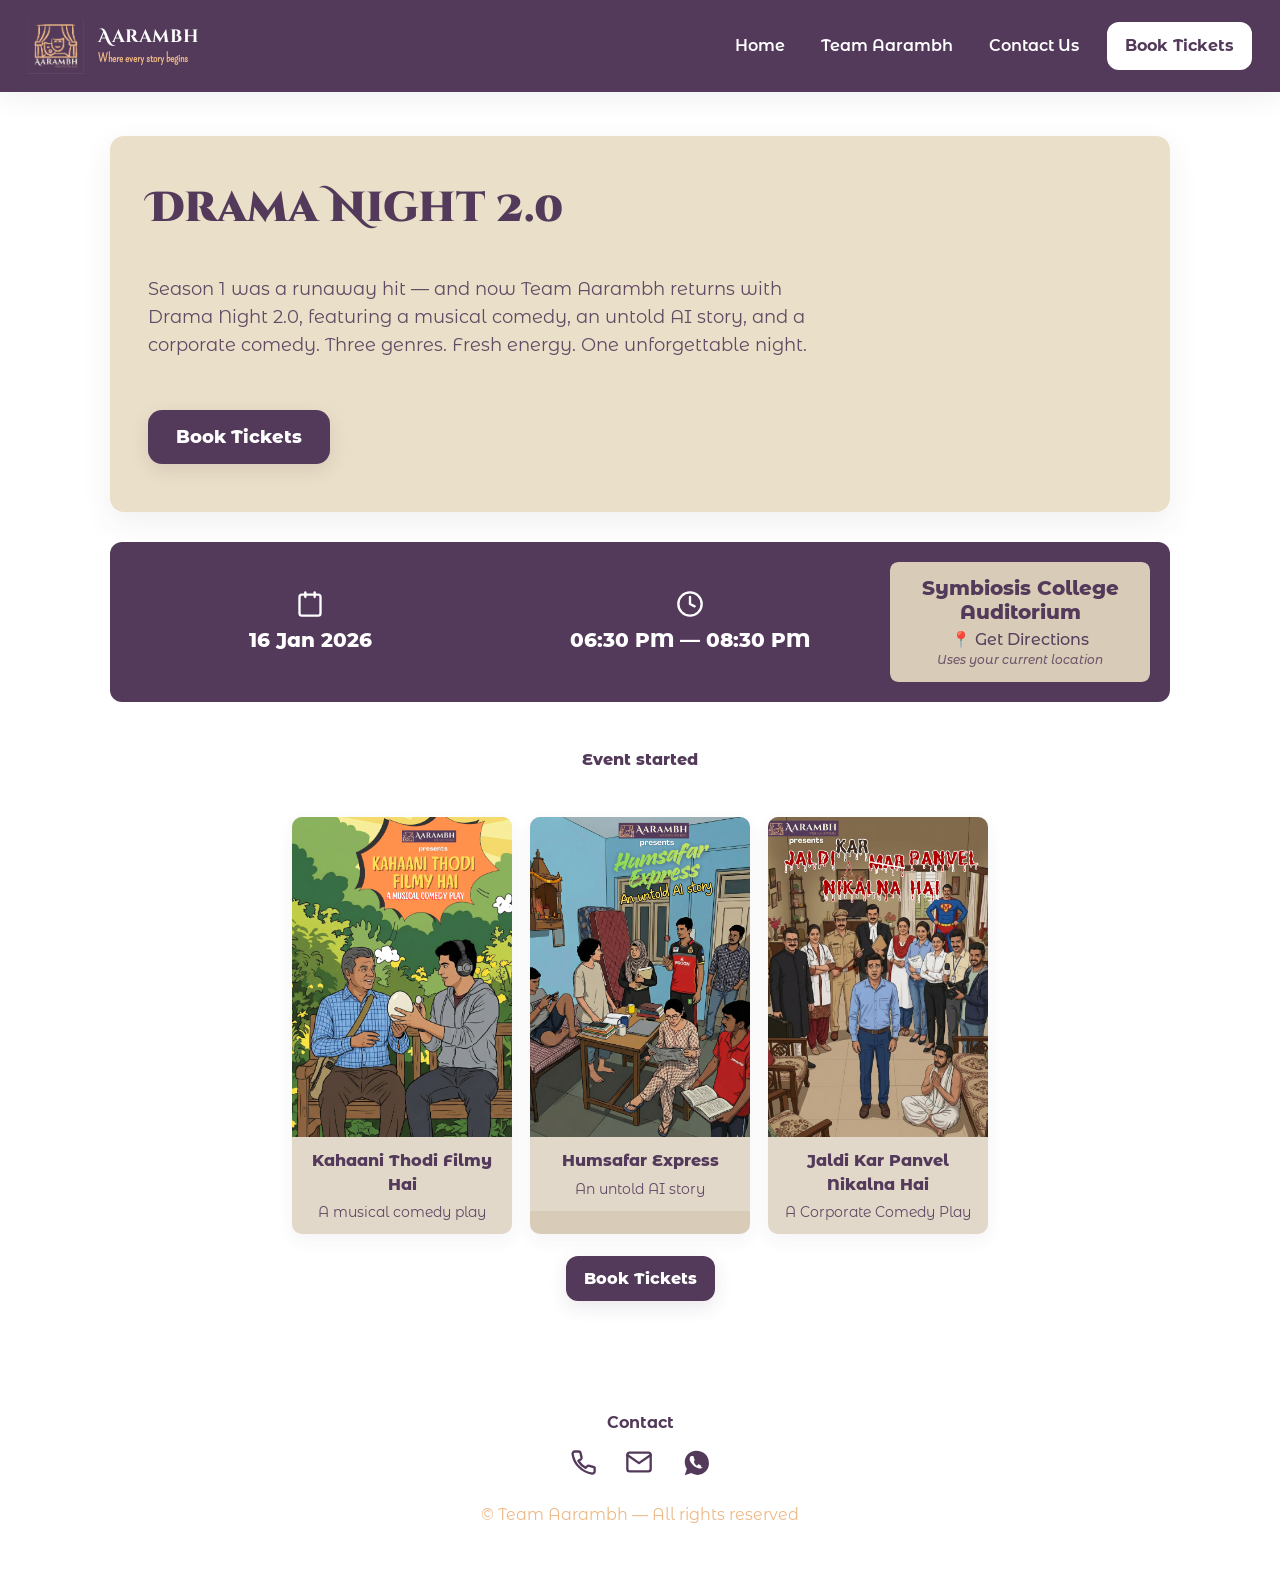
==== commit d0153f85: "Update index.html" ====
--- a/index.html
+++ b/index.html
@@ -5,29 +5,54 @@
   <meta name="viewport" content="width=device-width,initial-scale=1">
   <title>Aarambh — Home</title>
 
-  <!-- Google Fonts -->
-  <link href="https://fonts.googleapis.com/css2?family=Montserrat+Alternates:wght@300;400;600;700&family=Pompiere&family=Cinzel+Decorative:wght@400;700&display=swap" rel="stylesheet">
-
+  <!-- Theme colors (kept as requested) -->
   <style>
-    *, *::before, *::after{box-sizing:border-box;font-family:inherit!important}
+    /* FORCE FONT INHERITANCE SITE-WIDE */
+    *, *::before, *::after{font-family:inherit !important;}
 
     :root{
-      --accent:#533A5A;
-      --muted:#EEB885;
-      --bg:#FFFFFF;
-      --card:#EADFC8;
-      --text:#533A5A;
+      --accent:#533A5A;   /* Header + Primary Branding */
+      --muted:#EEB885;    /* Subheadings */
+      --bg:#FFFFFF;       /* Background */
+      --card:#EADFC8;     /* Card Background */
+      --text:#533A5A;     /* Standard Text */
       --glass: rgba(255,255,255,0.6);
     }
 
+    /* Reset & base */
+    *{box-sizing:border-box}
     html,body{
       margin:0;
-      font-family:'Montserrat Alternates',sans-serif;
+      font-family:'Montserrat Alternates', sans-serif !important;
       background:var(--bg);
       color:var(--text);
-    }
-
-    /* HEADER */
+      -webkit-font-smoothing:antialiased;
+      -moz-osx-font-smoothing:grayscale;
+      line-height:1.45;
+    }
+
+    /* Typography system (forced) */
+    body{
+      margin:0;
+      font-family: 'Montserrat Alternates', sans-serif;
+      background:var(--bg);
+      color:var(--text);
+      -webkit-font-smoothing:antialiased;
+      -moz-osx-font-smoothing:grayscale;
+      line-height:1.45;
+    }
+
+    /* Headings use Cinzel Decorative */
+    h1,h2,h3,.hero-title,.lead-copy h2{
+      font-family:'Cinzel Decorative', serif !important;
+      margin:0;
+      color:var(--accent);
+    }
+
+    /* Subtitles & small labels use Pompiere */
+    .secondary{ font-family:'Pompiere', cursive !important; letter-spacing:0.4px; color:var(--muted); }
+
+    /* Header */
     header{
       display:flex;
       justify-content:space-between;
@@ -38,111 +63,365 @@
       position:sticky;
       top:0;
       z-index:50;
-      box-shadow:0 6px 24px rgba(83,58,90,.08);
-    }
-
-    /* ✅ FIXED BRAND */
-    .brand{
-      display:flex;
+      box-shadow:0 6px 24px rgba(83,58,90,0.08);
+    }
+    .brand{display:flex;align-items:center;gap:14px}
+    .brand img{height:56px;display:block}
+    .brand h1{font-size:18px;margin:0;color:var(--bg);letter-spacing:0.6px;font-family:'Cinzel Decorative', serif !important;}
+    nav{display:flex;gap:20px;align-items:center}
+    nav a{color:var(--bg);text-decoration:none;font-weight:600;padding:6px 8px;border-radius:8px;font-family:inherit}
+    nav a:hover{background:var(--glass);color:var(--bg)}
+
+    /* Button system */
+    .btn-primary{
+      background:var(--accent);
+      color:var(--bg);
+      padding:11px 18px;
+      border-radius:12px;
+      font-weight:800;
+      text-decoration:none;
+      display:inline-flex;
       align-items:center;
-      gap:14px;
-      text-decoration:none;
-      color:inherit;
-    }
-    .brand img{height:56px;display:block}
-    .brand h1{font-size:18px;margin:0;color:var(--bg);font-family:'Cinzel Decorative',serif!important}
-
-    nav{display:flex;gap:20px;align-items:center}
-    nav a{
-      color:var(--bg);
-      text-decoration:none;
-      font-weight:600;
-      padding:6px 8px;
-      border-radius:8px;
-    }
-    nav a:hover{background:var(--glass)}
+      gap:8px;
+      box-shadow:0 6px 18px rgba(83,58,90,0.12);
+      transition:transform .12s ease,box-shadow .12s ease,opacity .12s ease;
+      font-family: 'Montserrat Alternates', sans-serif;
+    }
+    .btn-primary:hover{transform:translateY(-2px);box-shadow:0 10px 24px rgba(83,58,90,0.16);opacity:0.98}
 
     .btn-secondary{
-      background:var(--bg);
+      background:transparent;
       color:var(--accent);
       padding:10px 16px;
       border-radius:12px;
       font-weight:700;
       text-decoration:none;
-    }
-
-    .nav-toggle{
-      display:none;
-      background:none;
-      border:0;
-      color:var(--bg);
-      font-size:20px;
-    }
-
+      border:2px solid transparent;
+      transition:background .15s ease,color .15s ease,border-color .15s ease;
+      font-family: 'Montserrat Alternates', sans-serif;
+    }
+    .btn-secondary:hover{background:var(--muted);color:var(--text);border-color:var(--accent)}
+
+    /* Primary container */
+    .wrap{max-width:1100px;margin:44px auto;padding:0 20px}
+
+    /* Hero / Lead card */
+    .lead-card{
+      display:grid;
+      grid-template-columns:1fr 360px;
+      gap:28px;
+      align-items:center;
+      background:var(--card);
+      border-radius:14px;
+      padding:28px;
+      box-shadow:0 10px 30px rgba(83,58,90,0.08);
+    }
+    .lead-copy h2{margin:0 0 10px 0;font-size:28px;color:var(--accent);}
+    .lead-copy p{margin:0 0 18px;color:var(--text);opacity:0.95;font-family:'Montserrat Alternates', sans-serif !important;}
+    .lead-cta{display:flex;gap:12px;align-items:center}
+
+    .secondary{font-size:15px;color:var(--muted);font-weight:700;}
+
+    /* Poster area */
+    .poster-grid{display:flex;gap:18px;flex-wrap:wrap;justify-content:center;margin-top:20px}
+    .poster-card{width:220px;border-radius:10px;background:#d8cbb7;overflow:hidden;box-shadow:0 6px 18px rgba(83,58,90,0.06);display:flex;flex-direction:column}
+    .poster-thumb{height:320px;display:flex;align-items:center;justify-content:center;font-weight:700;color:var(--text);font-family:'Montserrat Alternates', sans-serif}
+    .poster-meta{padding:12px;text-align:center;background:rgba(255,255,255,0.25)}
+    .poster-meta .title{font-weight:800;color:var(--accent);font-family:'Cinzel Decorative', serif}
+    .poster-meta .sub{ color:var(--text); opacity:0.9; font-size:14px; margin-top:6px; font-family:'Montserrat Alternates', sans-serif !important; }
+
+    /* Centered Book button below posters */
+    .book-row{display:flex;justify-content:center;margin-top:22px}
+
+    /* Contact + footer */
+    footer{margin-top:40px;padding:26px 20px;text-align:center;color:var(--muted)}
+
+    /* Responsive */
+    @media (max-width:920px){
+      .lead-card{grid-template-columns:1fr}
+      .lead-copy h2{font-size:22px}
+    }
+    @media (max-width:520px){
+      header{padding:12px 16px}
+      .brand img{height:48px}
+      .wrap{margin:20px auto}
+      .poster-card{width:46%}
+    }
+    /* Mobile-only center alignment for hero title */
+    @media(max-width:520px){
+      .hero-title{ text-align:center; width:100%; }
+    }
+    .nav-toggle{display:none;background:transparent;border:0;color:var(--bg);font-size:20px;padding:8px;border-radius:8px}
     @media(max-width:720px){
-      .nav-toggle{display:block}
-      nav{
-        position:fixed;
-        right:0;
-        top:64px;
-        background:var(--accent);
-        width:260px;
-        height:calc(100% - 64px);
-        flex-direction:column;
-        padding:20px;
-        transform:translateX(100%);
-        transition:.25s ease;
-      }
+      nav{position:fixed;right:0;top:64px;background:var(--accent);width:260px;height:calc(100% - 64px);flex-direction:column;align-items:flex-start;padding:20px;gap:14px;transform:translateX(100%);transition:transform .25s ease;z-index:60}
       nav.open{transform:translateX(0)}
-    }
-
-    .wrap{max-width:1100px;margin:40px auto;padding:0 20px}
+      nav a{width:100%;padding:10px 12px;border-radius:8px}
+      .nav-toggle{display:inline-flex}
+      header{padding:12px 16px}
+      .lead-card.minimalist-hero{padding:28px}
+      .lead-copy h2{font-size:28px}
+      .lead-copy p{font-size:16px}
+      .poster-card{width:48%}
+      .poster-thumb{height:220px}
+      .countdown-box{background:var(--accent);border-radius:10px;padding:8px 6px;box-shadow:0 4px 12px rgba(83,58,90,0.10);width:60px;}
+      .countdown-box div:first-child{font-size:18px;font-weight:800;color:var(--bg);}
+    }
+
+    nav a, .brand h1, .lead-copy p, .poster-thumb, footer, .btn-primary, .btn-secondary, .countdown-container {
+      font-family: 'Montserrat Alternates', sans-serif !important;
+    }
   </style>
+
+  <!-- Google Fonts -->
+  <link href="https://fonts.googleapis.com/css2?family=Montserrat+Alternates:wght@300;400;600;700&family=Pompiere&family=Cinzel+Decorative:wght@400;700&display=swap" rel="stylesheet">
 </head>
-
 <body>
 
-<!-- HEADER -->
-<header>
-  <!-- ✅ CLICKABLE LOGO -->
-  <a href="index.html" class="brand">
-    <img src="AarambhLogo2.png" alt="Aarambh logo">
-    <div>
-      <h1>Aarambh</h1>
-      <div style="font-size:12px;color:var(--muted);font-family:'Pompiere',cursive">
-        Where every story begins
+  <!-- HEADER -->
+  <header>
+    <div class="brand">
+      <img src="AarambhLogo2.png" alt="Aarambh logo">
+      <div>
+        <h1 style="font-family:'Cinzel Decorative', serif !important;margin:0;">Aarambh</h1>
+        <div style="font-size:12px;color:var(--muted);font-weight:700;font-family:'Pompiere',cursive !important">Where every story begins</div>
       </div>
     </div>
-  </a>
-
-  <button class="nav-toggle" aria-label="Open menu">☰</button>
-
-  <!-- ✅ NAV (REVIEWS VISIBLE) -->
-  <nav>
-    <a href="index.html">Home</a>
-    <a href="team.html" target="_blank">Team Aarambh</a>
-    <a href="contact.html">Contact Us</a>
-    <a href="reviews.html">Reviews</a>
-    <a class="btn-secondary" href="select-seats.html">Book Tickets</a>
-  </nav>
-</header>
-
-<!-- PAGE CONTENT -->
-<main class="wrap">
-  <h2 style="font-family:'Cinzel Decorative',serif">Drama Night 2.0</h2>
-  <p>
-    Season 1 was a runaway hit — and now Team Aarambh returns with Drama Night 2.0.
-  </p>
-</main>
-
-<!-- MOBILE NAV SCRIPT -->
-<script>
-(function(){
-  const btn=document.querySelector('.nav-toggle');
-  const nav=document.querySelector('nav');
-  btn.onclick=()=>nav.classList.toggle('open');
-})();
+    <button class="nav-toggle" aria-label="Open menu" aria-expanded="false">☰</button>
+    <nav aria-label="Primary navigation">
+      <a href="index.html">Home</a>
+      <a href="team.html" target="_blank">Team Aarambh</a>
+      <a href="contact.html">Contact Us</a>
+      <a class="btn-secondary" href="select-seats.html" style="background:var(--bg);color:var(--accent);border-color:var(--bg);">Book Tickets</a>
+    </nav>
+  </header>
+
+  <main class="wrap">
+    <!-- Lead / hero card -->
+    <section class="lead-card minimalist-hero" style="display:flex;flex-direction:column;align-items:flex-start;justify-content:center;background:var(--card);padding:48px 38px;border-radius:14px;box-shadow:0 10px 30px rgba(83,58,90,0.08);text-align:left;">
+      <h2 class="hero-title" style="font-size:42px;font-weight:900;margin-bottom:14px;color:var(--accent);line-height:1.2;font-family:'Cinzel Decorative', serif;">Drama Night 2.0</h2>
+      <p class="hero-sub" style="font-family:'Montserrat Alternates', sans-serif !important;font-size:18px;line-height:1.55;opacity:0.9;max-width:700px;margin:0 0 22px;">
+        Season 1 was a runaway hit — and now Team Aarambh returns with Drama Night 2.0, featuring a musical comedy,
+        an untold AI story, and a corporate comedy. Three genres. Fresh energy. One unforgettable night.
+      </p>
+      <a class="btn-primary" href="select-seats.html" style="font-size:18px;padding:14px 28px;border-radius:14px;align-self:flex-start;">Book Tickets</a>
+    </section>
+
+    <!-- Full-Width Event Details Bar -->
+    <section style="width:100%;background:var(--accent);color:var(--bg);padding:20px 0;margin:30px 0;border-radius:12px;">
+      <div style="max-width:1100px;margin:auto;display:flex;justify-content:space-between;align-items:center;flex-wrap:wrap;padding:0 20px;gap:20px;">
+
+        <!-- DATE -->
+        <div style="flex:1;min-width:220px;text-align:center;">
+          <div style="display:flex;flex-direction:column;align-items:center;gap:8px">
+            <svg width="28" height="28" viewBox="0 0 24 24" fill="none" stroke="var(--bg)" stroke-width="2" stroke-linecap="round" stroke-linejoin="round"><rect x="3" y="4" width="18" height="18" rx="2" ry="2"/><line x1="16" y1="2" x2="16" y2="6"/><line x1="8" y1="2" x2="8" y2="6"/></svg>
+            <div style="font-size:20px;font-weight:800;font-family:'Montserrat Alternates', sans-serif !important;">16 Jan 2026</div>
+          </div>
+        </div>
+
+        <!-- TIME -->
+        <div style="flex:1;min-width:220px;text-align:center;">
+          <div style="display:flex;flex-direction:column;align-items:center;gap:8px">
+            <svg width="28" height="28" viewBox="0 0 24 24" fill="none" stroke="var(--bg)" stroke-width="2" stroke-linecap="round" stroke-linejoin="round"><circle cx="12" cy="12" r="10"/><polyline points="12 6 12 12 16 14"/></svg>
+            <div style="font-size:20px;font-weight:800;font-family:'Montserrat Alternates', sans-serif !important;">06:30 PM — 08:30 PM</div>
+          </div>
+        </div>
+
+        <!-- VENUE + MAP -->
+       <div style="position:relative;width:100%;max-width:260px;border-radius:8px;overflow:hidden;margin:0 auto;">
+  <button
+    onclick="openDirections()"
+    aria-label="Get directions to venue"
+    style="
+      width:100%;
+      height:120px;
+      background:#d8cbb7;
+      border:none;
+      border-radius:8px;
+      display:flex;
+      align-items:center;
+      justify-content:center;
+      flex-direction:column;
+      gap:6px;
+      cursor:pointer;
+      color:var(--accent);
+      font-weight:700;
+    ">
+     <div style="font-size:20px;font-weight:800;font-family:'Montserrat Alternates', sans-serif !important;">Symbiosis College Auditorium</div>
+    <span style="font-size:16px;font-weight:500;opacity:0.95">
+    📍 Get Directions <br>
+    <span style="font-size:12px;font-weight:500;opacity:0.85">
+     <i> Uses your current location </i>
+    </span>
+  </button>
+</div>
+
+    </section>
+
+    <!-- Center-Aligned Countdown Timer -->
+    <div style="text-align:center;margin:40px 0;">
+      <style>
+        /* Larger, site-appropriate countdown */
+        .countdown-container{font-family:'Montserrat Alternates',sans-serif;text-align:center;padding:6px;}
+        .countdown-boxes{display:flex;justify-content:center;flex-wrap:wrap;gap:18px;align-items:center;}
+        .countdown-box{background:var(--accent);border-radius:12px;padding:14px 10px;box-shadow:0 6px 18px rgba(83,58,90,0.12);width:90px;}
+        .countdown-box div:first-child{font-size:28px;font-weight:800;color:var(--bg);line-height:1}
+        .countdown-box div:last-child{font-size:10px;color:var(--bg);}
+
+        @media (max-width:920px){ .countdown-box{width:78px;padding:12px} .countdown-box div:first-child{font-size:24px} }
+        @media (max-width:520px){ .countdown-box{width:64px;padding:10px} .countdown-box div:first-child{font-size:18px} .countdown-box div:last-child{font-size:11px} .countdown-boxes{gap:10px} }
+      </style>
+
+      <div id="countdown" class="countdown-container" aria-live="polite" aria-atomic="true">
+        <div class="countdown-boxes">
+          <div class="countdown-box"><div id="days">00</div><div>Days</div></div>
+          <div class="countdown-box"><div id="hours">00</div><div>Hours</div></div>
+          <div class="countdown-box"><div id="minutes">00</div><div>Minutes</div></div>
+          <div class="countdown-box"><div id="seconds">00</div><div>Seconds</div></div>
+        </div>
+      </div>
+
+      <script>
+        // Countdown script (Asia/Kolkata assumed). Target: 16 Jan 2026 18:30 local
+        (function(){
+          var target = new Date('2026-01-16T18:30:00');
+          function pad(n){return n<10? '0'+n : n}
+          function update(){
+            var now = new Date();
+            var diff = target - now;
+            var el = document.getElementById('countdown');
+            if(!el) return;
+            if(diff <= 0){
+              el.innerHTML = '<div style="color:'+getComputedStyle(document.documentElement).getPropertyValue('--accent')+';font-weight:800">Event started</div>';
+              clearInterval(timer);
+              return;
+            }
+            var days = Math.floor(diff / (1000*60*60*24));
+            var hours = Math.floor((diff % (1000*60*60*24)) / (1000*60*60));
+            var minutes = Math.floor((diff % (1000*60*60)) / (1000*60));
+            var seconds = Math.floor((diff % (1000*60)) / 1000);
+            document.getElementById('days').textContent = String(days).padStart(2,'0');
+            document.getElementById('hours').textContent = pad(hours);
+            document.getElementById('minutes').textContent = pad(minutes);
+            document.getElementById('seconds').textContent = pad(seconds);
+          }
+          update();
+          var timer = setInterval(update,1000);
+        })();
+      </script>
+    </div>
+
+    <!-- Posters grid, Book button -->
+    <section aria-label="Posters" style="margin:30px auto;max-width:1100px;padding:0 20px">
+      <div class="poster-grid">
+        <div class="poster-card">
+          <div class="poster-thumb" style="padding:0;overflow:hidden;"><img src="KTFH.png" alt="Kahaani Thodi Filmy Hai Poster" style="width:100%;height:100%;object-fit:cover;"></div>
+          <div class="poster-meta"><div class="title">Kahaani Thodi Filmy Hai</div><div class="sub">A musical comedy play</div></div>
+        </div>
+
+        <div class="poster-card">
+          <div class="poster-thumb" style="padding:0;overflow:hidden;"><img src="Humsafar Express.png" alt="Humsafar Express Poster" style="width:100%;height:100%;object-fit:cover;"></div>
+          <div class="poster-meta"><div class="title">Humsafar Express</div><div class="sub">An untold AI story</div></div>
+        </div>
+
+        <div class="poster-card">
+          <div class="poster-thumb" style="padding:0;overflow:hidden;"><img src="JKPNH.jpg" alt="Jaldi Kar Panvel Nikalna Hai Poster" style="width:100%;height:100%;object-fit:cover;"></div>
+          <div class="poster-meta"><div class="title">Jaldi Kar Panvel Nikalna Hai</div><div class="sub">A Corporate Comedy Play</div></div>
+        </div>
+      </div>
+
+      <div class="book-row" style="margin-top:22px"><a class="btn-primary" href="select-seats.html">Book Tickets</a></div>
+    </section>
+
+  </main>
+
+  <!-- Contact + Footer -->
+  <footer id="contact">
+    <div style="max-width:900px;margin:20px auto;padding:20px;text-align:center">
+      <div style="margin-bottom:14px;font-weight:700;color:var(--accent)">Contact</div>
+
+      <div style="display:flex;justify-content:center;gap:28px;margin-bottom:18px;">
+        <!-- PHONE -->
+        <a href="tel:+917700046566" aria-label="Call +91 77000 46566" style="text-decoration:none;color:var(--accent);">
+          <svg width="28" height="28" viewBox="0 0 24 24" fill="none" stroke="var(--accent)" stroke-width="2" stroke-linecap="round" stroke-linejoin="round"><path d="M22 16.92v3a2 2 0 0 1-2.18 2A19.8 19.8 0 0 1 3.1 5.18 2 2 0 0 1 5 3h3a2 2 0 0 1 2 1.72 12.4 12.4 0 0 0 .7 2.81 2 2 0 0 1-.45 2.11L8.09 11a16 16 0 0 0 6 6l1.36-1.18a2 2 0 0 1 2.11-.45 12.4 12.4 0 0 0 2.81.7A2 2 0 0 1 22 16.92z"/></svg>
+        </a>
+
+        <!-- EMAIL -->
+        <a href="mailto:tickets.aarambh@gmail.com" aria-label="Email tickets.aarambh@gmail.com" style="text-decoration:none;color:var(--accent);">
+          <svg width="28" height="28" viewBox="0 0 24 24" fill="none" stroke="var(--accent)" stroke-width="2" stroke-linecap="round" stroke-linejoin="round"><path d="M4 4h16a2 2 0 0 1 2 2v12a2 2 0 0 1-2 2H4a2 2 0 0 1-2-2V6a2 2 0 0 1 2-2z"/><polyline points="22,6 12,13 2,6"/></svg>
+        </a>
+
+        <!-- WHATSAPP -->
+        <a href="https://wa.me/917700046566" target="_blank" aria-label="Chat on WhatsApp" style="text-decoration:none;color:var(--accent);">
+          <svg width="30" height="30" viewBox="0 0 32 32" fill="var(--accent)"><path d="M16.04 3C9.4 3 4 8.4 4 15.04c0 2.64.84 5.12 2.28 7.16L4 29l7.04-2.28c1.96 1.24 4.28 1.96 6.72 1.96 6.64 0 12.04-5.4 12.04-12.04C29.8 8.4 24.4 3 16.04 3zm7.16 17.2c-.28.84-1.64 1.56-2.28 1.64-.6.12-1.36.16-2.2-.12-.52-.16-1.2-.4-2.04-.8-3.56-1.6-5.88-5.24-6.04-5.48-.2-.28-1.44-1.92-1.44-3.64 0-1.72.92-2.56 1.28-2.92.28-.28.76-.4 1.2-.4h.84c.28 0 .64-.08.96.72.28.84.92 2.92 1 3.12.08.2.12.44.04.72-.08.28-.12.44-.24.68-.12.2-.24.36-.36.56-.12.16-.24.36-.12.6.12.28.56 1.36 1.2 2.2.84 1.16 1.52 1.52 1.8 1.68.28.16.44.12.6-.08.16-.2.68-.8.84-1.08.2-.28.36-.24.6-.16.28.08 1.72.84 2 1 .28.12.48.16.56.24.12.08.12.88-.16 1.72z"/></svg>
+        </a>
+      </div>
+
+      <div style="margin-top:6px;color:var(--muted)">© Team Aarambh — All rights reserved</div>
+    </div>
+  </footer>
+
+  <script>
+    // Mobile nav toggle
+    (function(){
+      var btn = document.querySelector('.nav-toggle');
+      var nav = document.querySelector('header nav');
+      if(!btn || !nav) return;
+      btn.addEventListener('click', function(){
+        var open = nav.classList.toggle('open');
+        btn.setAttribute('aria-expanded', open ? 'true' : 'false');
+      });
+      // close nav on link click (mobile)
+      nav.addEventListener('click', function(e){
+        if(e.target.tagName === 'A' && nav.classList.contains('open')){
+          nav.classList.remove('open');
+          btn.setAttribute('aria-expanded','false');
+        }
+      });
+      // ensure nav visible on resize
+      window.addEventListener('resize', function(){
+        if(window.innerWidth > 720){ nav.classList.remove('open'); btn.setAttribute('aria-expanded','false'); }
+      });
+    })();
+  </script>
+  <script>
+function openDirections() {
+  const venueLat = 18.565917;
+  const venueLng = 73.907444; // Symbiosis College Auditorium
+
+  if (!navigator.geolocation) {
+    window.open(
+      `https://www.google.com/maps/dir/?api=1&destination=${venueLat},${venueLng}`,
+      "_blank"
+    );
+    return;
+  }
+
+  navigator.geolocation.getCurrentPosition(
+    position => {
+      const userLat = position.coords.latitude;
+      const userLng = position.coords.longitude;
+
+      const directionsUrl =
+        `https://www.google.com/maps/dir/?api=1` +
+        `&origin=${userLat},${userLng}` +
+        `&destination=${venueLat},${venueLng}` +
+        `&travelmode=driving`;
+
+      window.open(directionsUrl, "_blank");
+    },
+    () => {
+      window.open(
+        `https://www.google.com/maps/dir/?api=1&destination=${venueLat},${venueLng}`,
+        "_blank"
+      );
+    },
+    {
+      enableHighAccuracy: true,
+      timeout: 8000,
+      maximumAge: 0
+    }
+  );
+}
 </script>
-
-</body>
+  </body>
 </html>
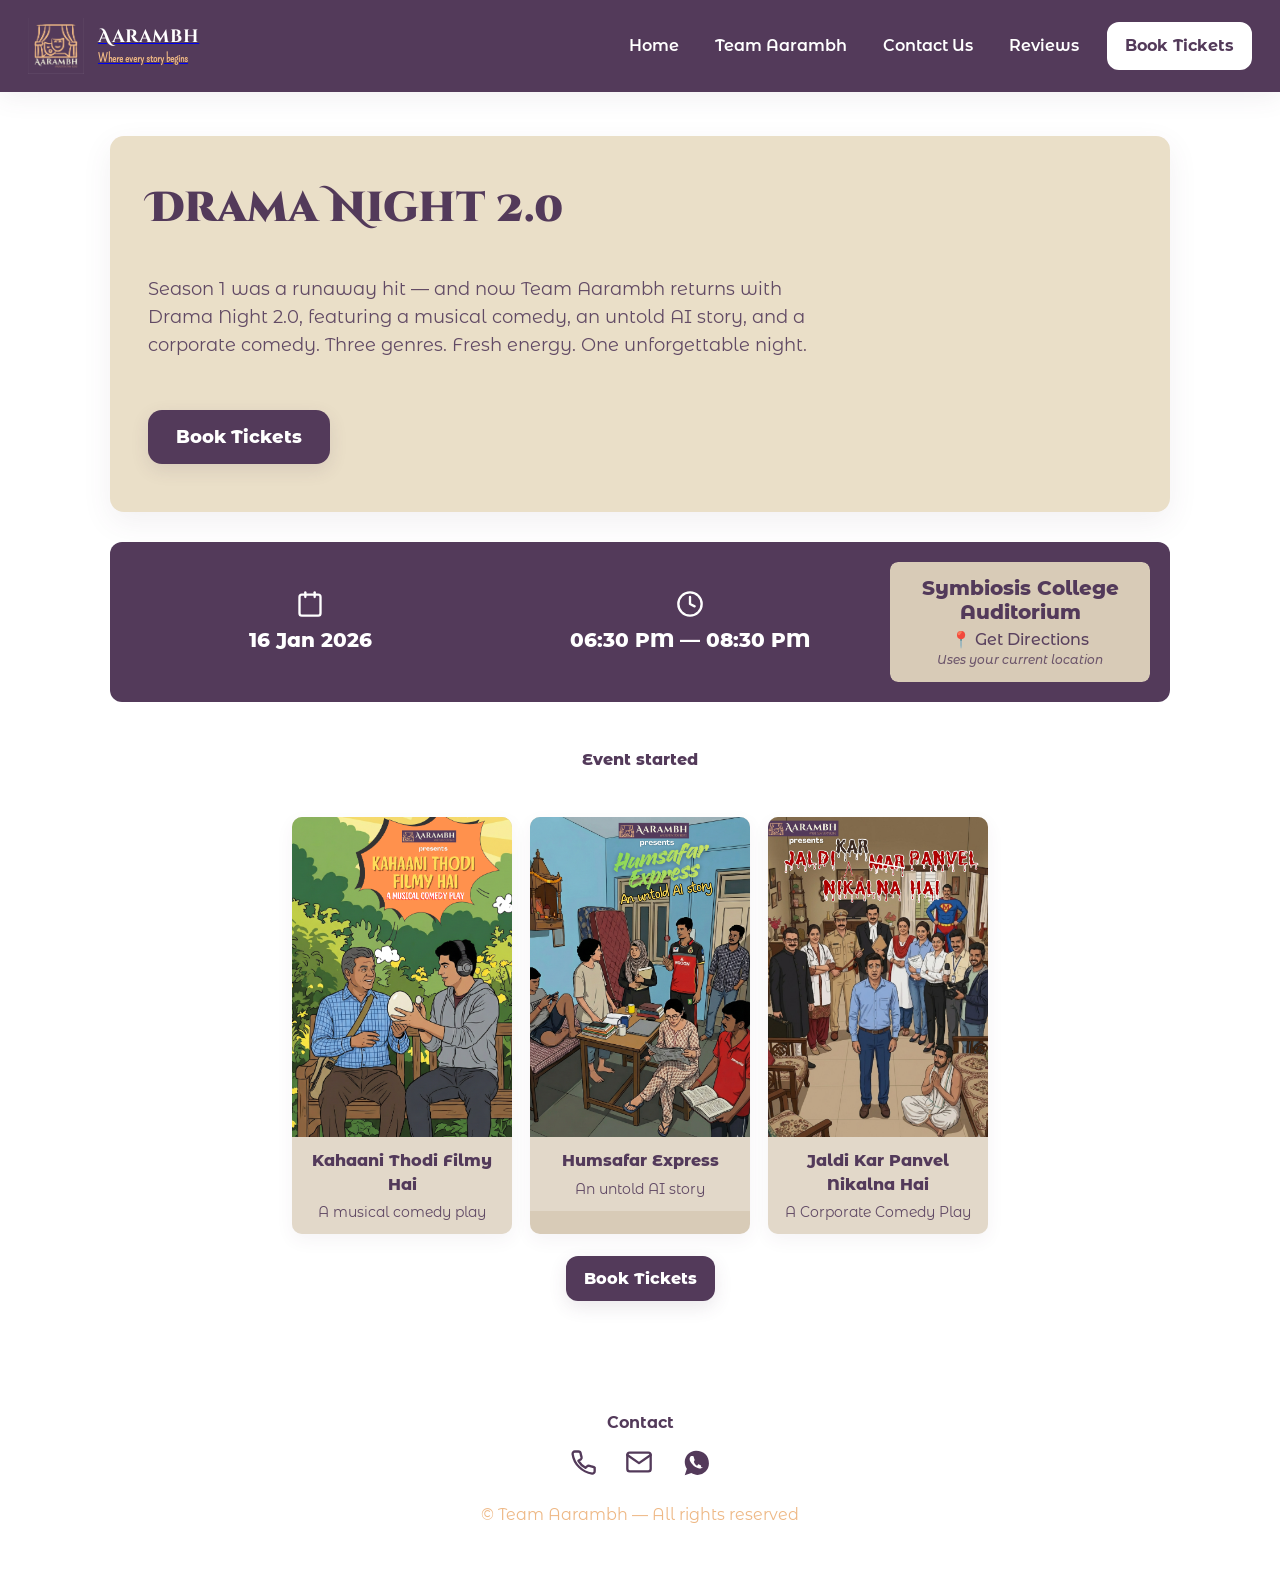
==== commit 254be933: "Update index.html" ====
--- a/index.html
+++ b/index.html
@@ -178,22 +178,34 @@
 <body>
 
   <!-- HEADER -->
-  <header>
-    <div class="brand">
-      <img src="AarambhLogo2.png" alt="Aarambh logo">
-      <div>
-        <h1 style="font-family:'Cinzel Decorative', serif !important;margin:0;">Aarambh</h1>
-        <div style="font-size:12px;color:var(--muted);font-weight:700;font-family:'Pompiere',cursive !important">Where every story begins</div>
+<header>
+  <!-- CLICKABLE LOGO -->
+  <a href="index.html" class="brand">
+    <img src="AarambhLogo2.png" alt="Aarambh logo">
+    <div>
+      <h1 style="font-family:'Cinzel Decorative', serif !important;margin:0;color:var(--bg);">
+        Aarambh
+      </h1>
+      <div style="font-size:12px;color:var(--muted);font-weight:700;font-family:'Pompiere',cursive !important">
+        Where every story begins
       </div>
     </div>
-    <button class="nav-toggle" aria-label="Open menu" aria-expanded="false">☰</button>
-    <nav aria-label="Primary navigation">
-      <a href="index.html">Home</a>
-      <a href="team.html" target="_blank">Team Aarambh</a>
-      <a href="contact.html">Contact Us</a>
-      <a class="btn-secondary" href="select-seats.html" style="background:var(--bg);color:var(--accent);border-color:var(--bg);">Book Tickets</a>
-    </nav>
-  </header>
+  </a>
+
+  <button class="nav-toggle" aria-label="Open menu" aria-expanded="false">☰</button>
+
+  <nav aria-label="Primary navigation">
+    <a href="index.html">Home</a>
+    <a href="team.html" target="_blank">Team Aarambh</a>
+    <a href="contact.html">Contact Us</a>
+    <a href="reviews.html">Reviews</a>
+    <a class="btn-secondary"
+       href="select-seats.html"
+       style="background:var(--bg);color:var(--accent);border-color:var(--bg);">
+      Book Tickets
+    </a>
+  </nav>
+</header>
 
   <main class="wrap">
     <!-- Lead / hero card -->
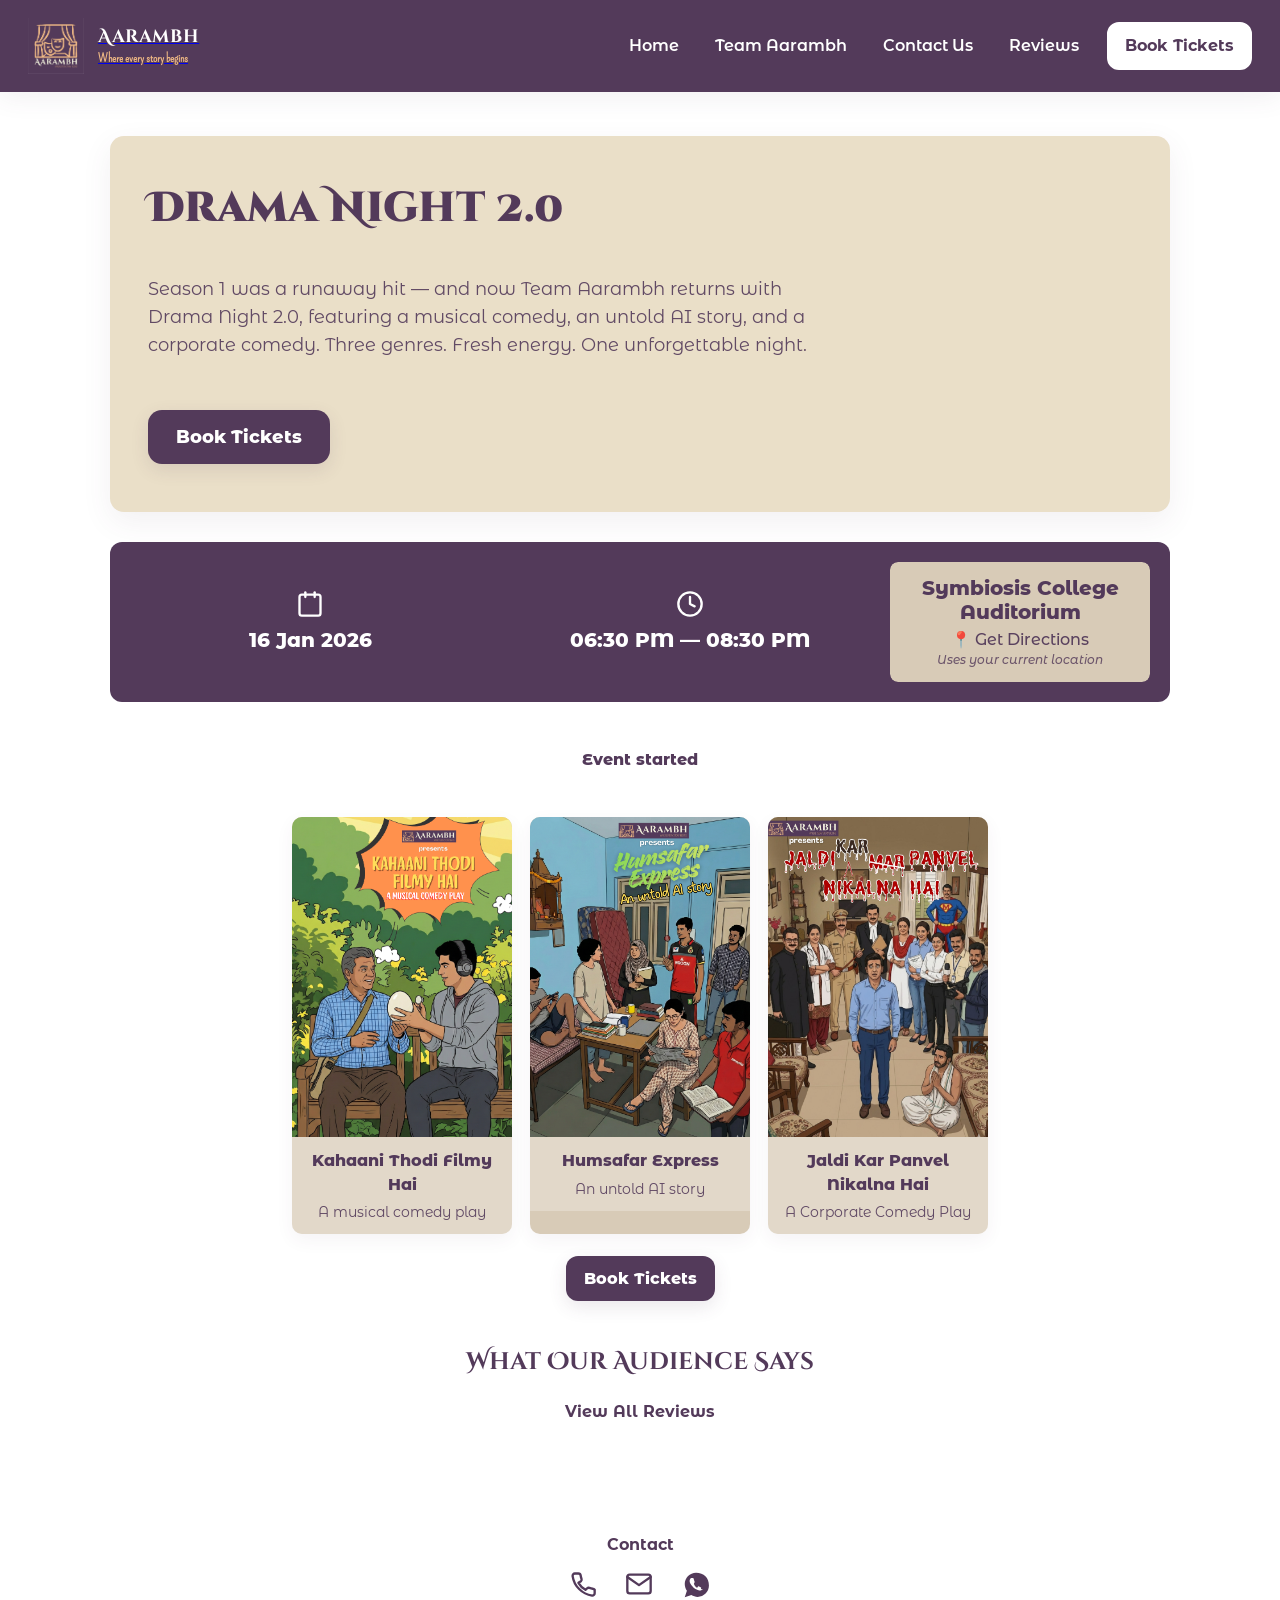
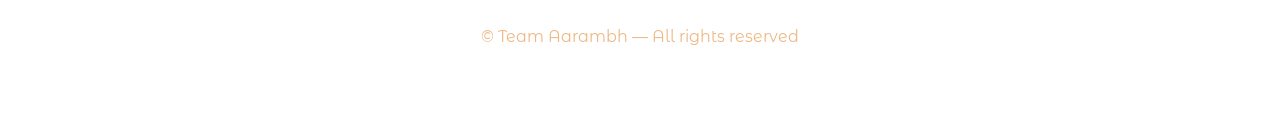
==== commit 68f5ac67: "Update index.html" ====
--- a/index.html
+++ b/index.html
@@ -170,42 +170,37 @@
     nav a, .brand h1, .lead-copy p, .poster-thumb, footer, .btn-primary, .btn-secondary, .countdown-container {
       font-family: 'Montserrat Alternates', sans-serif !important;
     }
+    .home-review{
+  padding:16px 0;
+  border-bottom:1px solid rgba(0,0,0,0.1);
+}
+.home-review:last-child{border-bottom:none}
+
+.home-review-name{
+  font-weight:800;
+  color:var(--accent);
+}
+
+.home-review-text{
+  font-size:14px;
+  opacity:.9;
+  margin-top:6px;
+}
+
+.home-play-rating{
+  font-size:13px;
+  margin-top:4px;
+}
   </style>
 
   <!-- Google Fonts -->
   <link href="https://fonts.googleapis.com/css2?family=Montserrat+Alternates:wght@300;400;600;700&family=Pompiere&family=Cinzel+Decorative:wght@400;700&display=swap" rel="stylesheet">
 </head>
-<body>
+<div id="site-header"></div>
+  <body>
 
   <!-- HEADER -->
-<header>
-  <!-- CLICKABLE LOGO -->
-  <a href="index.html" class="brand">
-    <img src="AarambhLogo2.png" alt="Aarambh logo">
-    <div>
-      <h1 style="font-family:'Cinzel Decorative', serif !important;margin:0;color:var(--bg);">
-        Aarambh
-      </h1>
-      <div style="font-size:12px;color:var(--muted);font-weight:700;font-family:'Pompiere',cursive !important">
-        Where every story begins
-      </div>
-    </div>
-  </a>
-
-  <button class="nav-toggle" aria-label="Open menu" aria-expanded="false">☰</button>
-
-  <nav aria-label="Primary navigation">
-    <a href="index.html">Home</a>
-    <a href="team.html" target="_blank">Team Aarambh</a>
-    <a href="contact.html">Contact Us</a>
-    <a href="reviews.html">Reviews</a>
-    <a class="btn-secondary"
-       href="select-seats.html"
-       style="background:var(--bg);color:var(--accent);border-color:var(--bg);">
-      Book Tickets
-    </a>
-  </nav>
-</header>
+
 
   <main class="wrap">
     <!-- Lead / hero card -->
@@ -345,7 +340,18 @@
     </section>
 
   </main>
-
+<!-- HOME PAGE REVIEWS -->
+<section class="wrap" style="margin-top:40px">
+  <div class="card">
+    <h2 style="text-align:center;margin-top:0">What Our Audience Says</h2>
+
+    <div id="homeReviews"></div>
+
+    <div style="text-align:center;margin-top:20px">
+      <a href="reviews.html" class="btn-secondary">View All Reviews</a>
+    </div>
+  </div>
+</section>
   <!-- Contact + Footer -->
   <footer id="contact">
     <div style="max-width:900px;margin:20px auto;padding:20px;text-align:center">
@@ -435,5 +441,16 @@
   );
 }
 </script>
-  </body>
-</html>
+    <script src="header.js"></script>
+    <script type="module">
+  import { initializeApp } from "https://www.gstatic.com/firebasejs/10.7.1/firebase-app.js";
+  import {
+    getFirestore,
+    collection,
+    getDocs,
+    query,
+    orderBy,
+    limit
+  } from "https://www.gstatic.com/firebasejs/10.7.1/firebase-firestore.js";
+
+  const app = in
